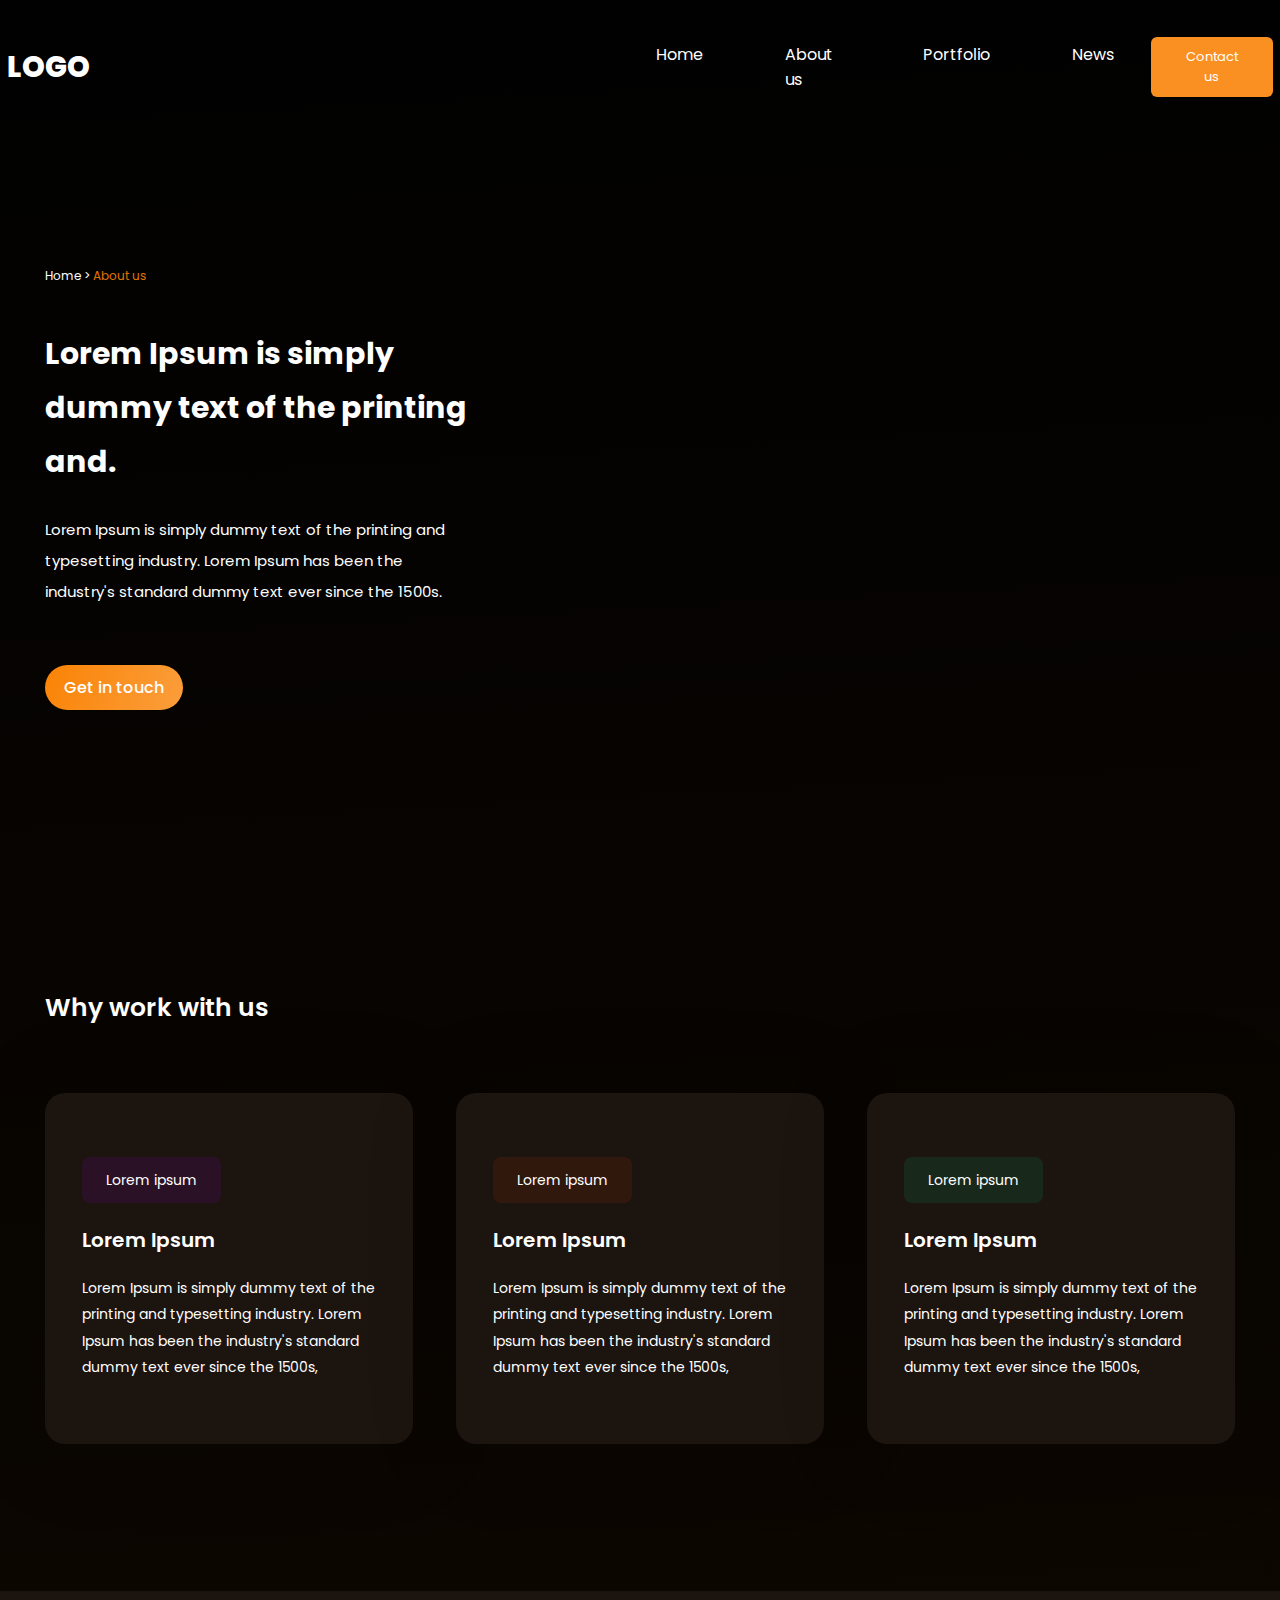
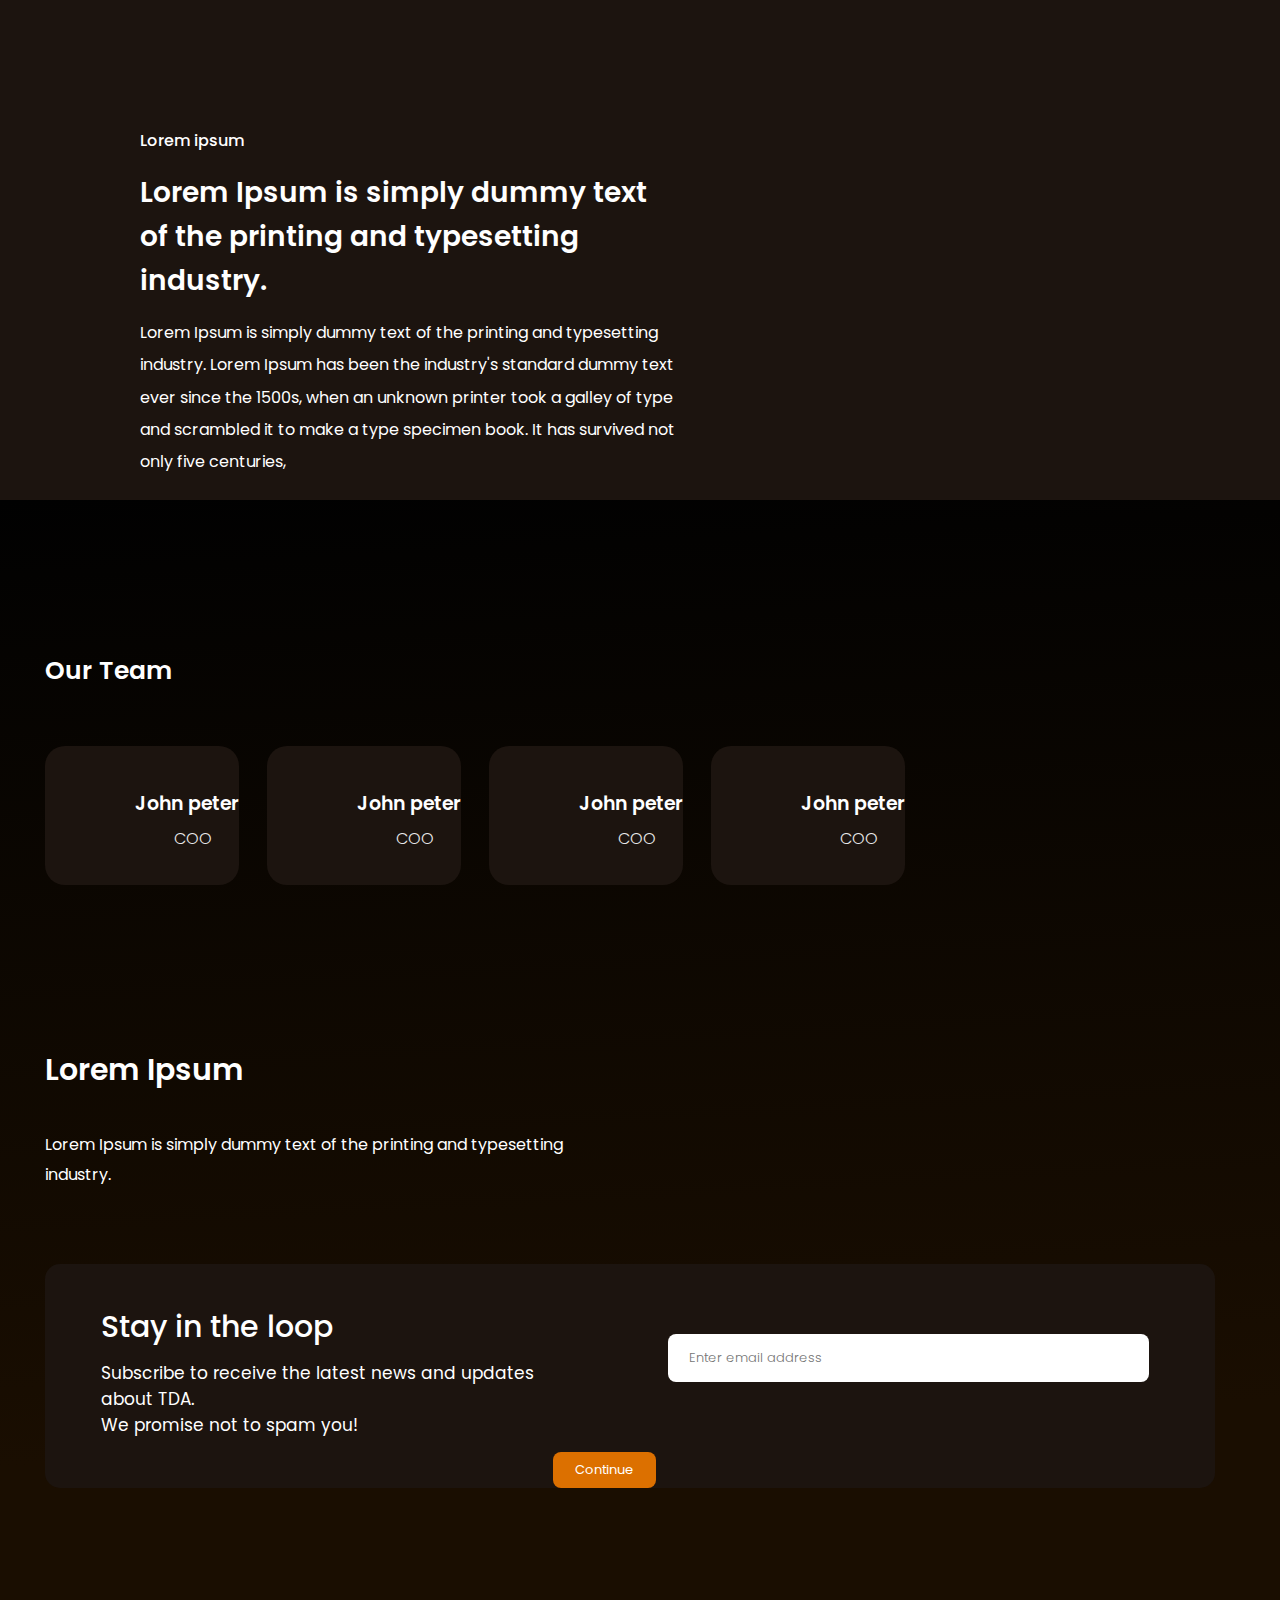
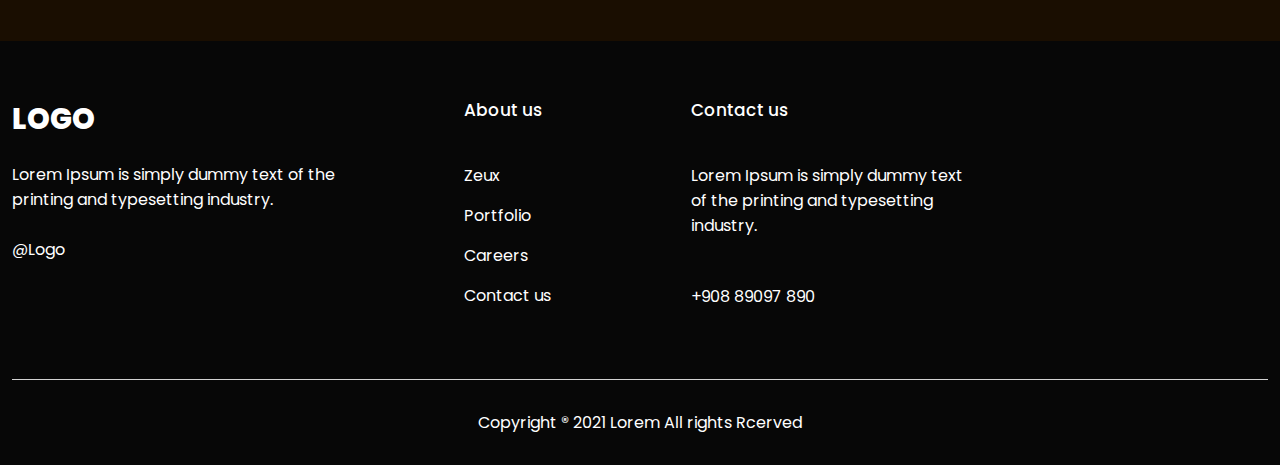
==== about.html @ 219e56f8 "project" ====
<!DOCTYPE html>
<html lang="en">
  <head>
    <meta charset="UTF-8" />
    <meta name="viewport" content="width=device-width, initial-scale=1.0" />
    <link
      href="https://fonts.googleapis.com/css2?family=Poppins:wght@300;400;500;600;700;800&family=Rubik:wght@400;500;700&display=swap"
      rel="stylesheet"
    />
    <link rel="stylesheet" href="./style1.css" />
    <title>Gaming Platform</title>
  </head>
  <body>
    <header class="header-inf">
      <a class="logotype" href="">LOGO</a>
      <nav>
        <ul class="nav-list-item">
          <li>
            <a
              class="navigation-list"
              href="https://daniil191245.github.io/Gaming-platform-project/"
              >Home</a
            >
          </li>
          <li>
            <a class="navigation-list" href="">About us</a>
          </li>
          <li>
            <a class="navigation-list" href="">Portfolio</a>
          </li>
          <li><a class="navigation-list" href="">News</a></li>
        </ul>
      </nav>
      <button class="button-contact"><span>Contact us</span></button>
    </header>
    <main>
      <!-- one section -->
      <section class="section-one">
        <div class="container">
          <div class="hero-information">
            <div class="hero-content">
              <p class="about-page">Home ><span> About us</span></p>
              <h1 class="name-hero">
                Lorem Ipsum is simply dummy text of the printing and.
              </h1>
              <p class="text-hero-information">
                Lorem Ipsum is simply dummy text of the printing and typesetting
                industry. Lorem Ipsum has been the industry's standard dummy
                text ever since the 1500s.
              </p>
              <button class="button-hero"><span>Get in touch</span></button>
            </div>
            <img class="img-hero" src="./about_us-img/img1.png" alt="" />
          </div>
        </div>
      </section>
      <!-- two section -->
      <section class="section-two">
        <div class="container">
          <h2 class="head">Why work with us</h2>
          <ul class="list-card">
            <li class="card">
              <button class="button">
                <span class="text-button-card">Lorem ipsum</span>
              </button>
              <h3 class="head-card">Lorem Ipsum</h3>
              <p class="text-card">
                Lorem Ipsum is simply dummy text of the printing and typesetting
                industry. Lorem Ipsum has been the industry's standard dummy
                text ever since the 1500s,
              </p>
            </li>
            <li class="card">
              <button class="button">
                <span class="text-button-card">Lorem ipsum</span>
              </button>
              <h3 class="head-card">Lorem Ipsum</h3>
              <p class="text-card">
                Lorem Ipsum is simply dummy text of the printing and typesetting
                industry. Lorem Ipsum has been the industry's standard dummy
                text ever since the 1500s,
              </p>
            </li>
            <li class="card">
              <button class="button">
                <span class="text-button-card">Lorem ipsum</span>
              </button>
              <h3 class="head-card">Lorem Ipsum</h3>
              <p class="text-card">
                Lorem Ipsum is simply dummy text of the printing and typesetting
                industry. Lorem Ipsum has been the industry's standard dummy
                text ever since the 1500s,
              </p>
            </li>
          </ul>
        </div>
      </section>
      <section class="section-three">
        <div class="container">
          <h2 class="visually-hidden">section lorem</h2>
          <div class="lorem-inform">
            <img src="./about_us-img/img2.png" alt="" />
            <div class="inform-lorem-card">
              <p class="text-lorem">Lorem ipsum</p>
              <h2 class="name-lorem">
                Lorem Ipsum is simply dummy text of the printing and typesetting
                industry.
              </h2>
              <p class="name-text">
                Lorem Ipsum is simply dummy text of the printing and typesetting
                industry. Lorem Ipsum has been the industry's standard dummy
                text ever since the 1500s, when an unknown printer took a galley
                of type and scrambled it to make a type specimen book. It has
                survived not only five centuries,
              </p>
            </div>
          </div>
        </div>
      </section>
      <section class="section-four">
        <div class="container">
          <h2 class="headline">Our Team</h2>
          <ul class="list-cards">
            <li class="cards-team">
              <img class="userpic" src="./about_us-img/card1.png" alt="" />
              <h3 class="caption">John peter</h3>
              <p>COO</p>
            </li>
            <li class="cards-team">
              <img class="userpic" src="./about_us-img/card2.png" alt="" />
              <h3 class="caption">John peter</h3>
              <p>COO</p>
            </li>
            <li class="cards-team">
              <img class="userpic" src="./about_us-img/card3.png" alt="" />
              <h3 class="caption">John peter</h3>
              <p>COO</p>
            </li>
            <li class="cards-team">
              <img class="userpic" src="./about_us-img/card4.png" alt="" />
              <h3 class="caption">John peter</h3>
              <p>COO</p>
            </li>
          </ul>
        </div>
        <div class="container">
          <h2 class="name-form-hero">Lorem Ipsum</h2>
          <p class="text-form-hero">
            Lorem Ipsum is simply dummy text of the printing and typesetting
            industry.
          </p>
          <div class="box-form">
            <div>
              <h3 class="name-form">Stay in the loop</h3>
              <p class="text-form">
                Subscribe to receive the latest news and updates about TDA.
                <br />
                We promise not to spam you!
              </p>
            </div>
            <div class="input-search">
              <input type="text" placeholder="Enter email address" />
              <button class="button-continu"><span>Continue</span></button>
            </div>
          </div>
        </div>
      </section>
    </main>
    <footer class="footer">
      <div class="footer-cont">
        <div class="footer-content">
          <div>
            <a class="logotype-footer" href="">LOGO</a>
            <p class="text-footer">
              Lorem Ipsum is simply dummy text of the printing and typesetting
              industry.
            </p>
            <a class="text-footer" href="mailto:@Logo">@Logo</a>
          </div>
          <div class="informatio-about">
            <ul class="about-us">
              <li><h3 class="name-contact-footer">About us</h3></li>
              <li><a class="information" href="">Zeux</a></li>
              <li><a class="information" href="">Portfolio</a></li>
              <li><a class="information" href="">Careers</a></li>
              <li><a class="information" href="">Contact us</a></li>
            </ul>
            <ul>
              <li><h3 class="name-contact-footer">Contact us</h3></li>
              <li>
                <p class="information-text">
                  Lorem Ipsum is simply dummy text of the printing and
                  typesetting industry.
                </p>
              </li>
              <li>
                <a class="information" href="tel:+90889097890"
                  >+908 89097 890</a
                >
              </li>
            </ul>
          </div>
        </div>
        <div class="text-copyright">
          <p class="inf-text-copyright">
            Copyright ® 2021 Lorem All rights Rcerved
          </p>
        </div>
      </div>
    </footer>
  </body>
</html>
---- style1.css ----
*{
    margin: 0;
    padding: 0;
    border: 0;
    box-sizing: border-box;
}
:root{
    --color-hero-text:#E47500;
    --back-color-section:#1C140F;
    --text-color-white:#FFFFFF;
    --linear-gradient-background:#000000, #4A2800;
    --net:#DC700059;
    --when-hovering:#DC7000;
    --black-color:#000000;
    --cards-color:#C4C4C4;
    --button-color:#FFFFFF1C;
    --section-background-color:#000000A6;
    --section-background-color-two:#0000008A;
    --linear-gradient:#090300, #090300;
    --color-footer:#070707;
    --color-form:#1C140F;
    --input-text:#898989;
    --text-color:#E87D0E;
    --button-color-header:#FA9021;
    --button-color-hero:#FA8305, #FB9E3C;
    --bottom:#D2D2D2;
    --color-button-one:#b000dc1c;
    --subtitle-card:#E8E8E8;
}
body{
    font-family: 'Poppins', sans-serif;
font-family: 'Rubik', sans-serif;
background: linear-gradient(177deg, #010101 0%, #1A0E01 100%);

}
a{
    text-decoration: none;
}
ul,ol{
    list-style: none;
}
.container{
    max-width: 1220px;
    margin: 0 auto;
    padding: 0 15px;
}
.visually-hidden {
    position: absolute;
    width: 1px;
    height: 1px;
    margin: -1px;
    border: 0;
    padding: 0;
  
    white-space: nowrap;
    clip-path: inset(100%);
    clip: rect(0 0 0 0);
    overflow: hidden;
  
    outline: 0;
    outline-offset: 0;
  
    visibility: hidden;
    pointer-events: none;
  }
.header-inf{
    display: flex;
    align-items: center;
    max-width: 1315px;
    margin: 0 auto;
    padding: 37px 7px;
}
.logotype{
    color: var(--text-color-white);
font-family: Poppins;
font-size: 29px;
font-style: normal;
font-weight: 800;
line-height: 153.5%;
margin-right: 566px;
}
nav{
    margin-right: 37px;
}
.nav-list-item{
    display: flex;
}
.nav-list-item>li:not(:last-child){
    margin-right: 82px;
}
.navigation-list{
    color: var(--text-color-white);
font-family: Poppins;
font-size: 16px;
font-style: normal;
font-weight: 400;
line-height: normal;
}
.navigation-list:hover{
    border-bottom: 4px solid var(--when-hovering);
}
.button-contact{
    border-radius: 6px;
background: var(--button-color-header);
padding: 10px 27px;
cursor: pointer;
}
.button-contact>span{
font-family: Poppins;
font-size: 13px;
font-style: normal;
font-weight: 400;
line-height: normal;
color: var(--text-color-white);
}
/* styling section one (hero) */
.section-one{
    padding-bottom: 145px;
}
.hero-information{
    display: flex;
    gap: 166px;
}
.hero-content{
    padding: 130px 0px;
}
.about-page{
font-family: Poppins;
font-size: 12px;
font-style: normal;
font-weight: 400;
line-height: 208.5%;
margin-bottom: 38px;
    color: var(--text-color-white);
}
.about-page span{
    color: var(--color-hero-text);
}
.name-hero{
    width: 425px;
font-family: Poppins;
font-size: 30px;
font-style: normal;
font-weight: 700;
line-height: 180.5%;
margin-bottom: 25px;
color: var(--text-color-white);
}
.text-hero-information{
    width: 414px;
font-family: Poppins;
font-size: 15px;
font-style: normal;
font-weight: 400;
line-height: 208.5%;
margin-bottom: 57px;
color: var(--text-color-white);
}
.button-hero{
    border-radius: 40px;
background: linear-gradient(113deg, #FA8305 0%, #FB9E3C 100%);
padding: 10px 19px;
}
.button-hero span{
font-family: Poppins;
font-size: 16px;
font-style: normal;
font-weight: 500;
line-height: normal;
color: var(--text-color-white);
}
.img-hero{
    width: 739px;
height: auto;
}
/* section two  */
.section-two{
    padding-bottom: 147px;
}
.head{
    color: var(--text-color-white);
font-family: Poppins;
font-size: 25px;
font-style: normal;
font-weight: 600;
line-height: 180.5%;
margin-bottom: 63px;
}
/* cards */
.list-card{
    display: flex;
}
.card{
    border-radius: 20px;
    background: var(--back-color-section);
box-shadow: 0px 4px 94px 0px rgba(0, 0, 0, 0.15);
}
/* styling button */
.button{
    padding: 10px 24px;
    border-radius: 8px;
margin: 64px 0px 19px 37px;
}
.text-button-card{
font-family: Poppins;
font-size: 14px;
font-style: normal;
font-weight: 400;
line-height: 187.5%;
    color: var(--text-color-white);
}
.card:first-child .button{
    background: var(--color-button-one);
}
.card:nth-child(even) .button{
    background: rgba(220, 66, 0, 0.11);
}
.card:last-child .button{
    background-color: rgba(0, 220, 141, 0.11);
}
.card:not(:last-child){
    margin-right: 43px;
}
.head-card{
font-family: Poppins;
font-size: 20px;
font-style: normal;
font-weight: 600;
line-height: 187.5%;
margin-left: 37px;
margin-bottom: 16px;
    color: var(--text-color-white);
}
.text-card{
font-family: Poppins;
font-size: 14px;
font-style: normal;
font-weight: 400;
line-height: 187.5%;
margin: 0px 37px 64px;
    color: var(--text-color-white);
}
/* section three */
.section-three{
    background-color: var(--color-form);
    padding: 113px 0px 0px;
}
.lorem-inform{
    display: flex;
    gap: 95px;
}
.inform-lorem-card{
    padding: 21px 0px ;
}
.text-lorem{
font-family: Poppins;
font-size: 16px;
font-style: normal;
font-weight: 500;
line-height: 202.5%;
margin-bottom: 14px;
color: var(--text-color-white);
}
.name-lorem{
    width: 531px;
font-family: Poppins;
font-size: 28px;
font-style: normal;
font-weight: 600;
line-height: 157.5%;
margin-bottom: 14px;
color: var(--text-color-white);
}
.name-text{
    width: 536px;
font-family: Poppins;
font-size: 16px;
font-style: normal;
font-weight: 400;
line-height: 202.5%;
color: var(--text-color-white);
}
/* finish styling section three */

/* stsrt styling section four */
.section-four{
    background: linear-gradient(177deg, #010101 0%, #1A0E01 80%);
padding: 148px 0px 153px;
}
.headline{
    font-family: Poppins;
    font-size: 25px;
    font-style: normal;
    font-weight: 600;
    line-height: 180.5%;
    /* margin-top: 148px; */
    margin-bottom: 53px;
    color: var(--text-color-white);
    }
.list-cards{
    display: flex;
    margin-bottom: 157px;
}
.cards-team{
    border-radius: 20px;
background: var(--back-color-section);
}
.cards-team:not(:last-child){
    margin-right: 28px;
}
.userpic{
    margin: 35px 86px 0px;
}
.caption{
font-family: Poppins;
font-size: 19px;
font-style: normal;
font-weight: 600;
line-height: 202.5%;
margin-left: 90px;
color: var(--text-color-white);
}
.caption+p{
    color: var(--subtitle-card);
font-family: Poppins;
font-size: 16px;
font-style: normal;
font-weight: 300;
line-height: 202.5%;
margin-left: 129px;
margin-bottom: 30px;
}
/*  */

/* section form */
.name-form-hero{
    font-family: Poppins;
    font-size: 30px;
    font-style: normal;
    font-weight: 600;
    line-height: 187.5%;
    margin-bottom: 32px;
    color: var(--text-color-white);
    }
    .text-form-hero{
        width: 545px;
    font-family: Poppins;
    font-size: 16px;
    font-style: normal;
    font-weight: 400;
    line-height: 187.5%;
    margin-bottom: 74px;
    color: var(--text-color-white);
    }
    /* box form */
    .box-form{
        width: 1170px;
    height: auto;
    display: flex;
        border-radius: 15px;
    background: var(--color-form);
    }
    .name-form{
    font-family: Poppins;
    font-size: 30px;
    font-style: normal;
    font-weight: 500;
    line-height: normal;
    margin: 40px 0px 10px 56px;
    color: var(--text-color-white);
    }
    .text-form{
    font-family: Poppins;
    font-size: 17px;
    font-style: normal;
    font-weight: 400;
    line-height: normal;
    margin: 0px 82px 42px 56px;
    color: var(--text-color-white);
    }
    input{
        margin: 70px 0px;
        border-radius: 8px;
        outline: none;
    background: var(--text-color-white);
    }
    [placeholder="Enter email address"]{
    font-family: Poppins;
    font-size: 13px;
    font-style: normal;
    font-weight: 300;
    line-height: normal;
    padding: 14px 210px 14px 21px;
    color: var(--input-text);
    }
    .button-continu{
        position: relative;
        right: 115px;
        border-radius: 8px;
        cursor: pointer;
        padding: 8px 22px;
    background: var(--when-hovering);
    }
    .button-continu span{
    font-family: Poppins;
    font-size: 13px;
    font-style: normal;
    font-weight: 400;
    line-height: normal;
    text-align: center;
    color: var(--text-color-white);
    }
    .section-form{
        padding-bottom: 150px;
    }
    /* styling footer */
    .footer{
        background: var(--color-footer);
    }
    .footer-cont{
        max-width: 1270px;
        margin: 0 auto;
        padding: 0px 7px;
    }
    .logotype-footer{
        display: block;
        color: var(--text-color-white);
    font-family: Poppins;
    font-size: 29px;
    font-style: normal;
    font-weight: 800;
    line-height: 153.5%;
    margin-bottom: 20px;
    }
    .text-footer{
        width: 372px;
    font-family: Poppins;
    font-size: 16px;
    font-style: normal;
    font-weight: 400;
    line-height: normal;
    margin-bottom: 25px;
    color: var(--text-color-white);
    }
    .informatio-about{
        display: flex;
       gap: 140px;
    }
    .footer-content{
        display: flex;
        gap: 80px;
        padding: 56px 0px;
    }
    .name-contact-footer{
    font-family: Poppins;
    font-size: 17px;
    font-style: normal;
    font-weight: 500;
    line-height: normal;
    margin-bottom: 40px;
    color: var(--text-color-white);
    }
    .information{
    font-family: Poppins;
    font-size: 16px;
    font-style: normal;
    font-weight: 400;
    line-height: normal;
    color: var(--text-color-white);
    }
    .information-text{
        width: 282px;
        font-family: Poppins;
    font-size: 16px;
    font-style: normal;
    font-weight: 400;
    line-height: normal;
    margin-bottom: 46px;
    color: var(--text-color-white);
    }
    .about-us>li{
    margin-bottom: 15px;
    }
    .text-copyright{
        border-top: 1px solid var(--bottom);
    }
    .inf-text-copyright{
        font-family: Poppins;
    font-size: 16px;
    font-style: normal;
    font-weight: 400;
    line-height: normal;
    text-align: center;
    padding: 30px 0px;
    color: var(--text-color-white);
    }
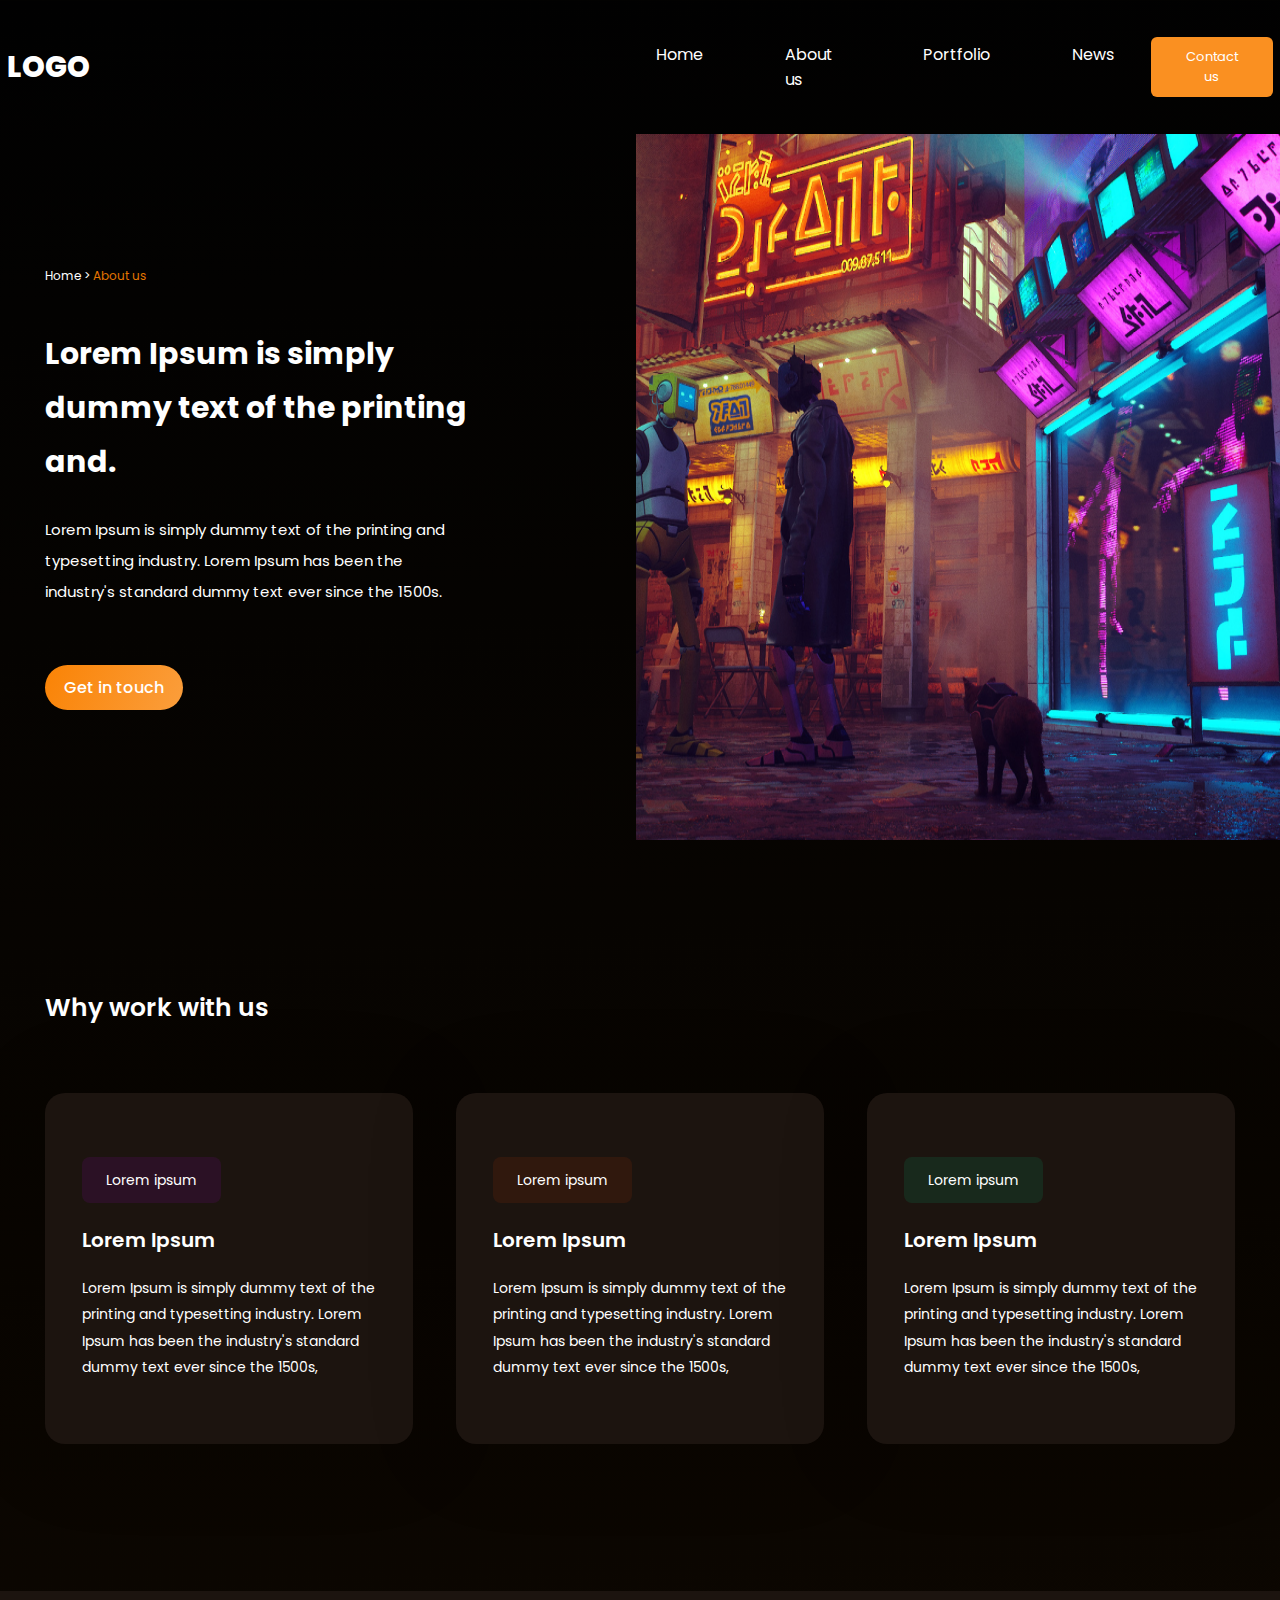
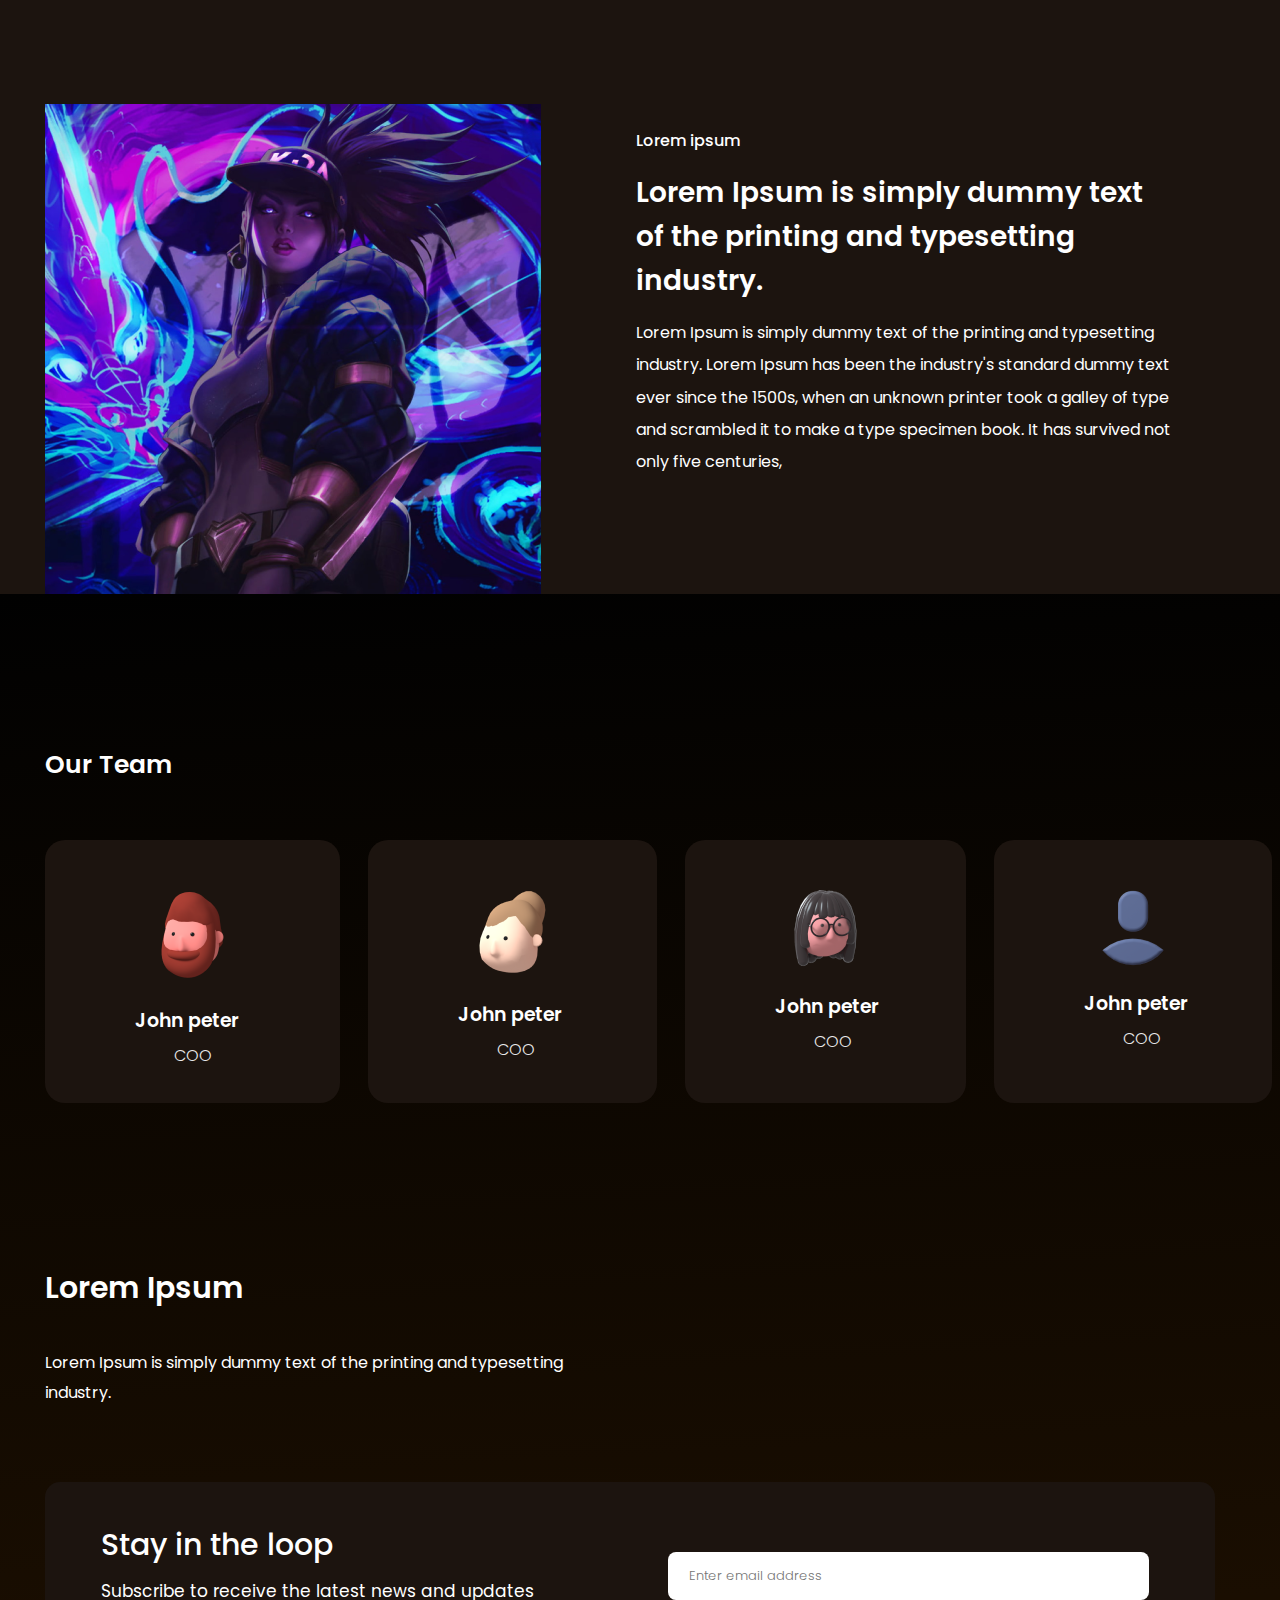
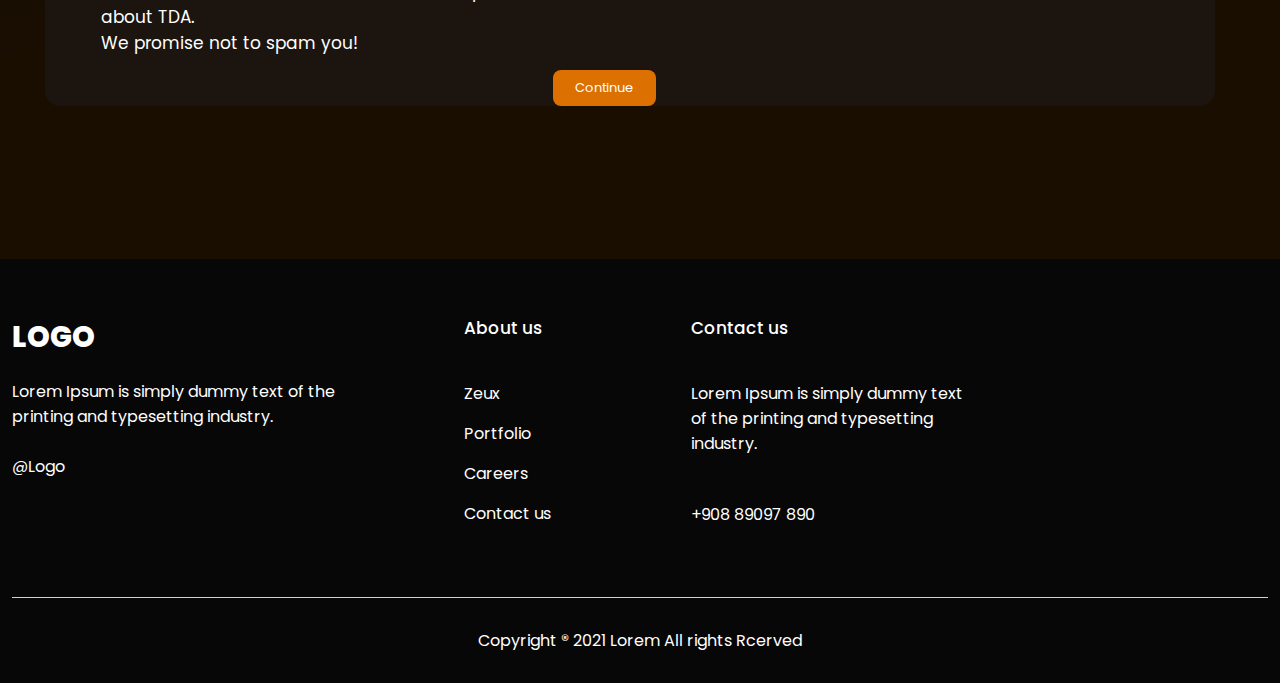
==== commit 76287409: "project" ====
--- a/about.html
+++ b/about.html
@@ -8,7 +8,7 @@
       rel="stylesheet"
     />
     <link rel="stylesheet" href="./style1.css" />
-    <title>Gaming Platform</title>
+    <title>About Gaming Platform</title>
   </head>
   <body>
     <header class="header-inf">
@@ -16,17 +16,13 @@
       <nav>
         <ul class="nav-list-item">
           <li>
-            <a
-              class="navigation-list"
-              href="https://daniil191245.github.io/Gaming-platform-project/"
-              >Home</a
-            >
+            <a class="navigation-list" href="./index.html">Home</a>
           </li>
           <li>
-            <a class="navigation-list" href="">About us</a>
+            <a class="navigation-list" href="./about.html">About us</a>
           </li>
           <li>
-            <a class="navigation-list" href="">Portfolio</a>
+            <a class="navigation-list" href="./services.html">Portfolio</a>
           </li>
           <li><a class="navigation-list" href="">News</a></li>
         </ul>
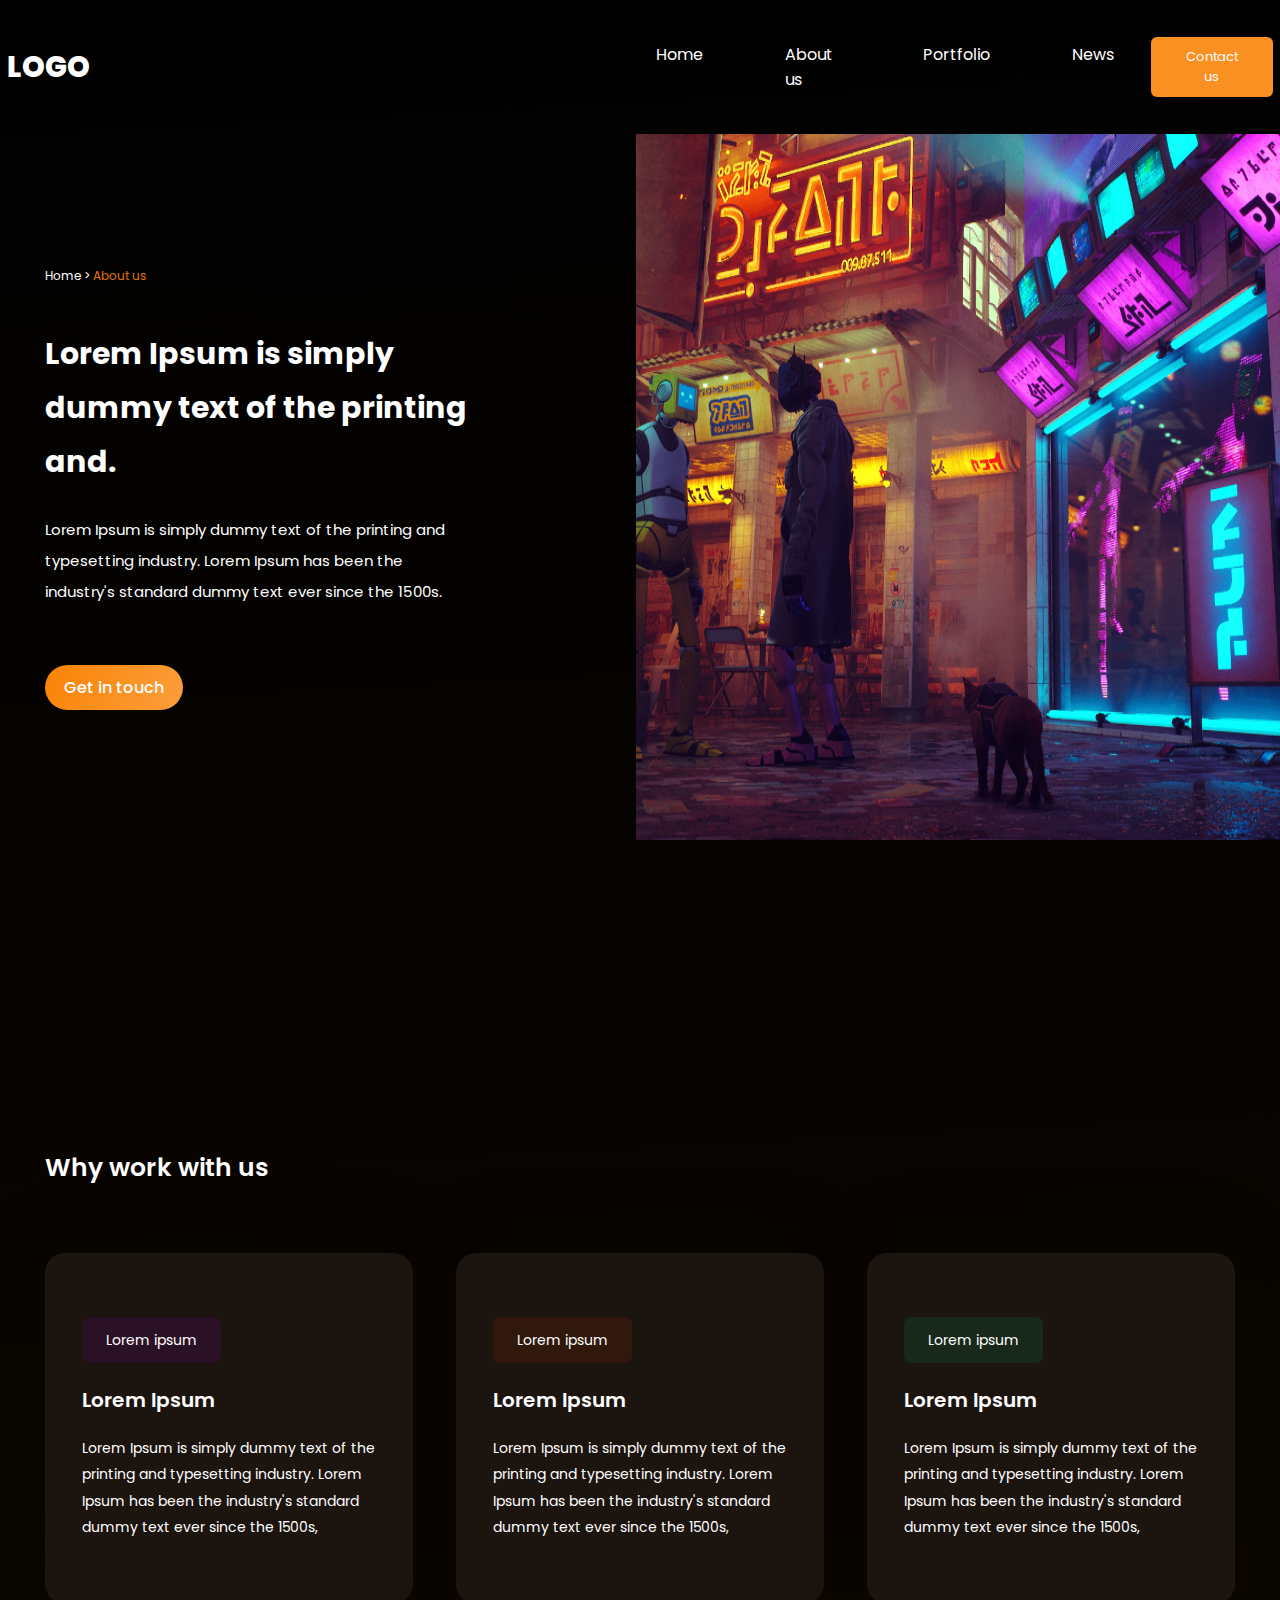
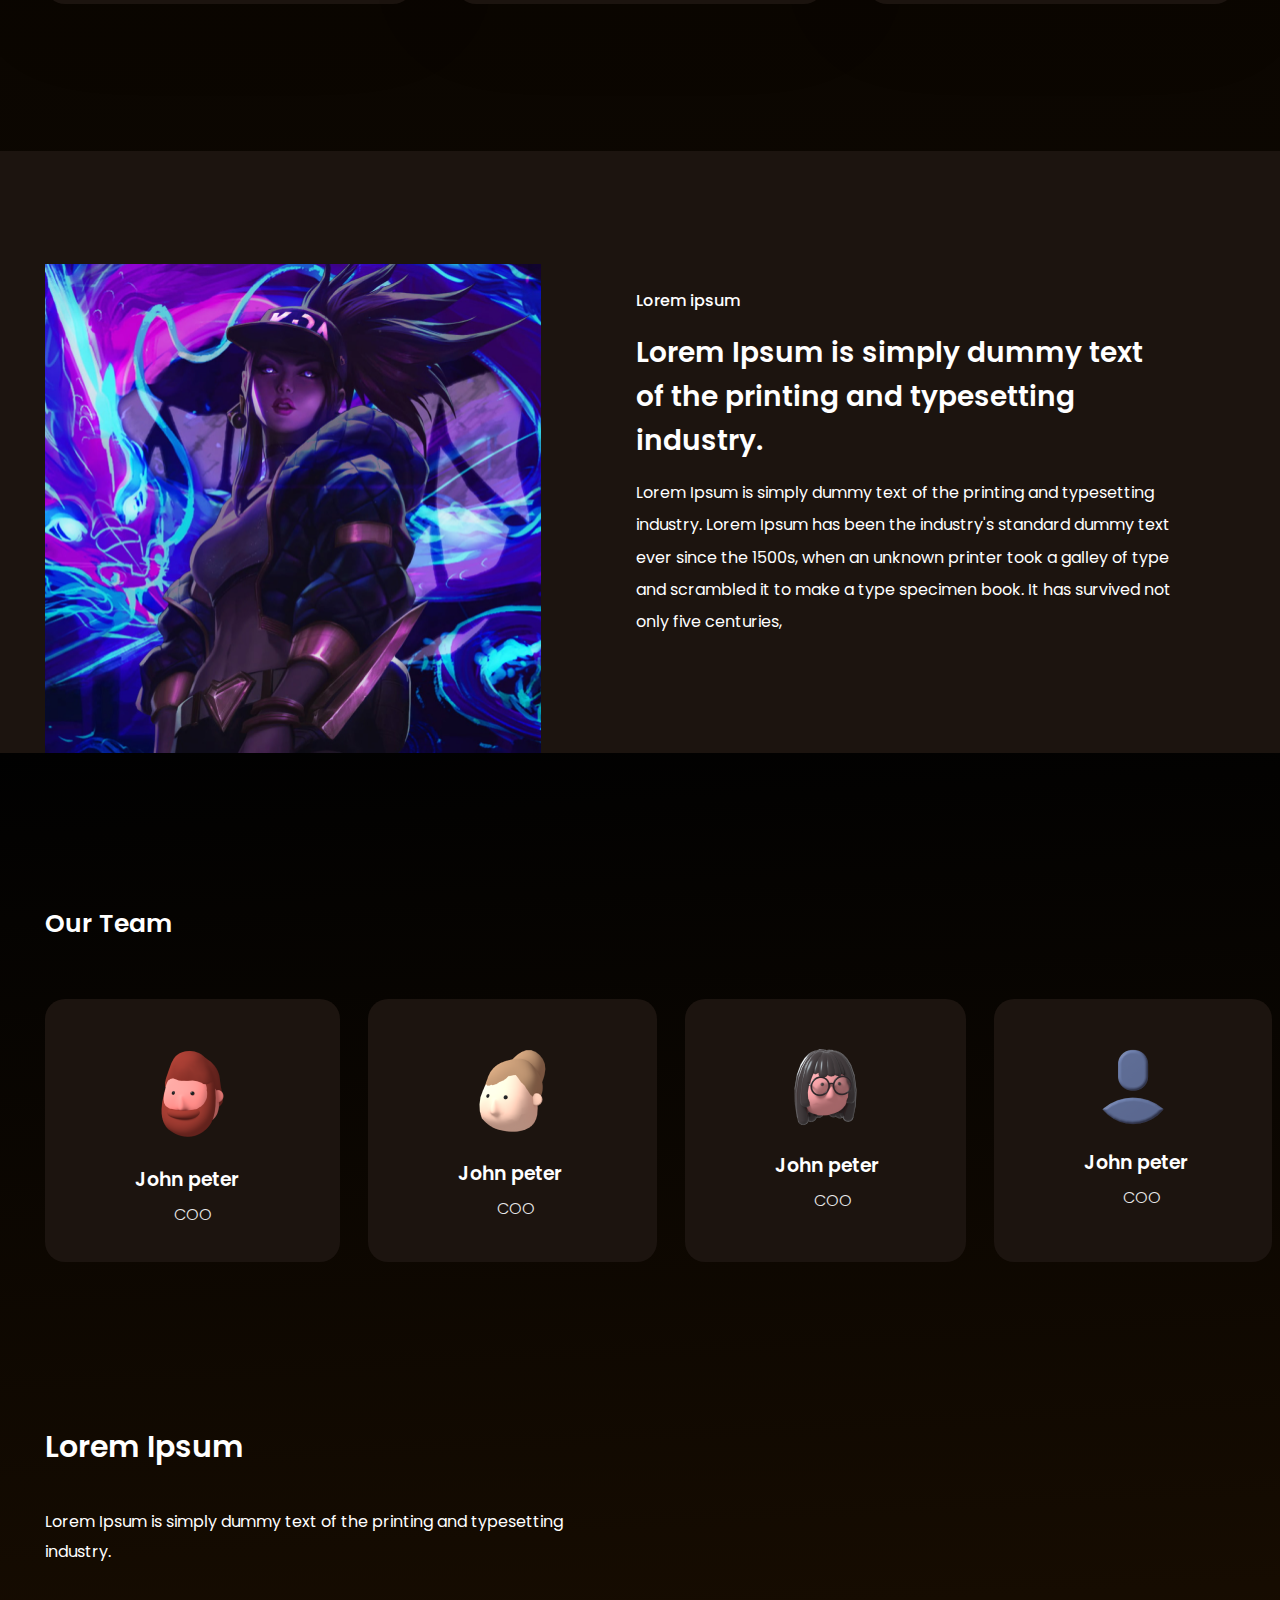
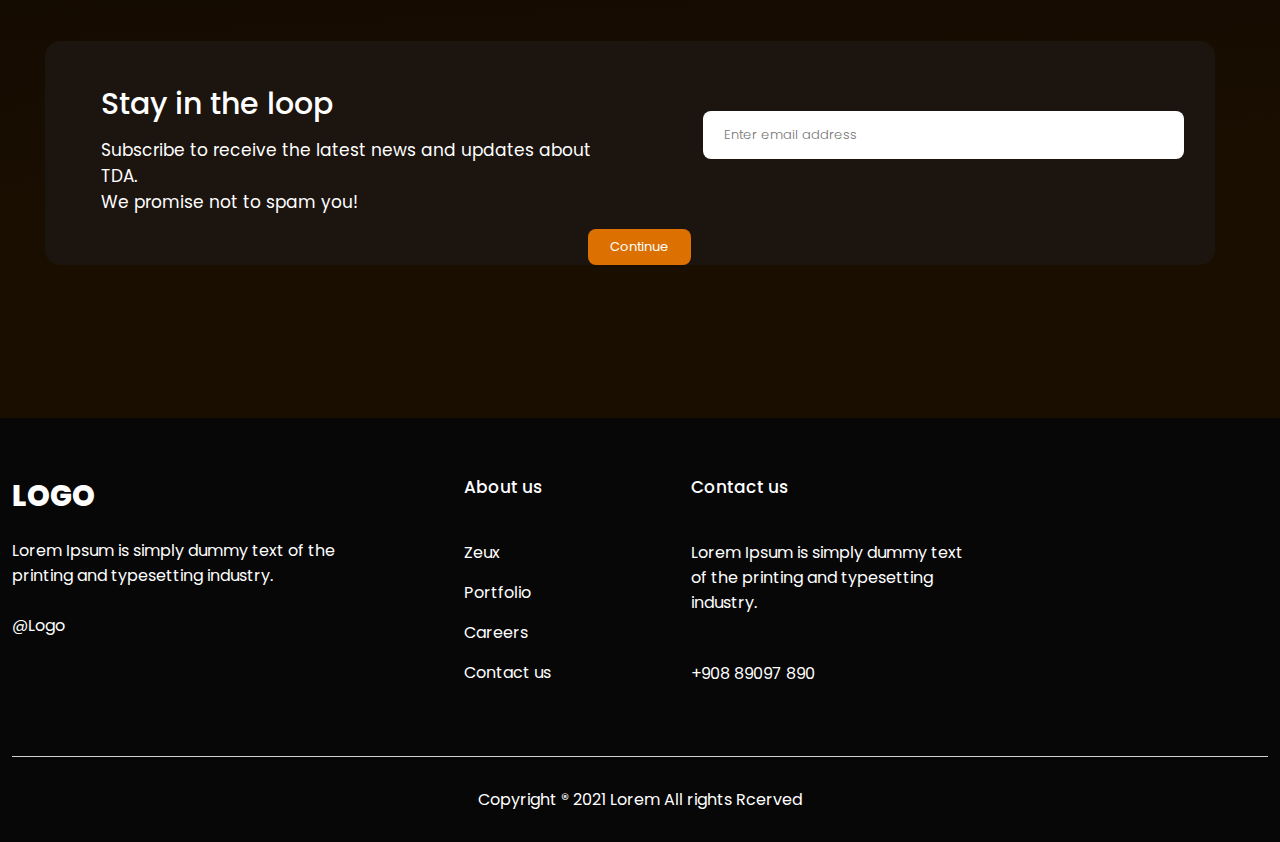
==== commit daad4f92: "project" ====
--- a/about.html
+++ b/about.html
@@ -7,202 +7,208 @@
       href="https://fonts.googleapis.com/css2?family=Poppins:wght@300;400;500;600;700;800&family=Rubik:wght@400;500;700&display=swap"
       rel="stylesheet"
     />
-    <link rel="stylesheet" href="./style1.css" />
+    <link rel="stylesheet" href="./style.css" />
     <title>About Gaming Platform</title>
   </head>
   <body>
-    <header class="header-inf">
-      <a class="logotype" href="">LOGO</a>
-      <nav>
-        <ul class="nav-list-item">
-          <li>
-            <a class="navigation-list" href="./index.html">Home</a>
-          </li>
-          <li>
-            <a class="navigation-list" href="./about.html">About us</a>
-          </li>
-          <li>
-            <a class="navigation-list" href="./services.html">Portfolio</a>
-          </li>
-          <li><a class="navigation-list" href="">News</a></li>
-        </ul>
-      </nav>
-      <button class="button-contact"><span>Contact us</span></button>
-    </header>
-    <main>
-      <!-- one section -->
-      <section class="section-one">
-        <div class="container">
-          <div class="hero-information">
-            <div class="hero-content">
-              <p class="about-page">Home ><span> About us</span></p>
-              <h1 class="name-hero">
-                Lorem Ipsum is simply dummy text of the printing and.
-              </h1>
-              <p class="text-hero-information">
-                Lorem Ipsum is simply dummy text of the printing and typesetting
-                industry. Lorem Ipsum has been the industry's standard dummy
-                text ever since the 1500s.
-              </p>
-              <button class="button-hero"><span>Get in touch</span></button>
-            </div>
-            <img class="img-hero" src="./about_us-img/img1.png" alt="" />
-          </div>
-        </div>
-      </section>
-      <!-- two section -->
-      <section class="section-two">
-        <div class="container">
-          <h2 class="head">Why work with us</h2>
-          <ul class="list-card">
-            <li class="card">
-              <button class="button">
-                <span class="text-button-card">Lorem ipsum</span>
-              </button>
-              <h3 class="head-card">Lorem Ipsum</h3>
-              <p class="text-card">
-                Lorem Ipsum is simply dummy text of the printing and typesetting
-                industry. Lorem Ipsum has been the industry's standard dummy
-                text ever since the 1500s,
-              </p>
+    <div class="body-about">
+      <header class="header-inf">
+        <a class="logotype" href="">LOGO</a>
+        <nav>
+          <ul class="nav-list-item">
+            <li>
+              <a class="navigation-list" href="./index.html">Home</a>
             </li>
-            <li class="card">
-              <button class="button">
-                <span class="text-button-card">Lorem ipsum</span>
-              </button>
-              <h3 class="head-card">Lorem Ipsum</h3>
-              <p class="text-card">
-                Lorem Ipsum is simply dummy text of the printing and typesetting
-                industry. Lorem Ipsum has been the industry's standard dummy
-                text ever since the 1500s,
-              </p>
+            <li>
+              <a class="navigation-list" href="./about.html">About us</a>
             </li>
-            <li class="card">
-              <button class="button">
-                <span class="text-button-card">Lorem ipsum</span>
-              </button>
-              <h3 class="head-card">Lorem Ipsum</h3>
-              <p class="text-card">
-                Lorem Ipsum is simply dummy text of the printing and typesetting
-                industry. Lorem Ipsum has been the industry's standard dummy
-                text ever since the 1500s,
-              </p>
+            <li>
+              <a class="navigation-list" href="./services.html">Portfolio</a>
             </li>
+            <li><a class="navigation-list" href="">News</a></li>
           </ul>
-        </div>
-      </section>
-      <section class="section-three">
-        <div class="container">
-          <h2 class="visually-hidden">section lorem</h2>
-          <div class="lorem-inform">
-            <img src="./about_us-img/img2.png" alt="" />
-            <div class="inform-lorem-card">
-              <p class="text-lorem">Lorem ipsum</p>
-              <h2 class="name-lorem">
-                Lorem Ipsum is simply dummy text of the printing and typesetting
-                industry.
-              </h2>
-              <p class="name-text">
-                Lorem Ipsum is simply dummy text of the printing and typesetting
-                industry. Lorem Ipsum has been the industry's standard dummy
-                text ever since the 1500s, when an unknown printer took a galley
-                of type and scrambled it to make a type specimen book. It has
-                survived not only five centuries,
-              </p>
-            </div>
-          </div>
-        </div>
-      </section>
-      <section class="section-four">
-        <div class="container">
-          <h2 class="headline">Our Team</h2>
-          <ul class="list-cards">
-            <li class="cards-team">
-              <img class="userpic" src="./about_us-img/card1.png" alt="" />
-              <h3 class="caption">John peter</h3>
-              <p>COO</p>
-            </li>
-            <li class="cards-team">
-              <img class="userpic" src="./about_us-img/card2.png" alt="" />
-              <h3 class="caption">John peter</h3>
-              <p>COO</p>
-            </li>
-            <li class="cards-team">
-              <img class="userpic" src="./about_us-img/card3.png" alt="" />
-              <h3 class="caption">John peter</h3>
-              <p>COO</p>
-            </li>
-            <li class="cards-team">
-              <img class="userpic" src="./about_us-img/card4.png" alt="" />
-              <h3 class="caption">John peter</h3>
-              <p>COO</p>
-            </li>
-          </ul>
-        </div>
-        <div class="container">
-          <h2 class="name-form-hero">Lorem Ipsum</h2>
-          <p class="text-form-hero">
-            Lorem Ipsum is simply dummy text of the printing and typesetting
-            industry.
-          </p>
-          <div class="box-form">
-            <div>
-              <h3 class="name-form">Stay in the loop</h3>
-              <p class="text-form">
-                Subscribe to receive the latest news and updates about TDA.
-                <br />
-                We promise not to spam you!
-              </p>
-            </div>
-            <div class="input-search">
-              <input type="text" placeholder="Enter email address" />
-              <button class="button-continu"><span>Continue</span></button>
-            </div>
-          </div>
-        </div>
-      </section>
-    </main>
-    <footer class="footer">
-      <div class="footer-cont">
-        <div class="footer-content">
-          <div>
-            <a class="logotype-footer" href="">LOGO</a>
-            <p class="text-footer">
+        </nav>
+        <button class="button-contact"><span>Contact us</span></button>
+      </header>
+      <main>
+        <!-- one section -->
+        <section class="section-one">
+          <div class="container-two">
+            <div class="hero-information">
+              <div class="hero-content">
+                <p class="about-page">Home ><span> About us</span></p>
+                <h1 class="name-hero">
+                  Lorem Ipsum is simply dummy text of the printing and.
+                </h1>
+                <p class="text-hero-information">
+                  Lorem Ipsum is simply dummy text of the printing and
+                  typesetting industry. Lorem Ipsum has been the industry's
+                  standard dummy text ever since the 1500s.
+                </p>
+                <button class="button-hero"><span>Get in touch</span></button>
+              </div>
+              <img class="img-hero" src="./about_us-img/img1.png" alt="" />
+            </div>
+          </div>
+        </section>
+        <!-- two section -->
+        <section class="section-two">
+          <div class="container-two">
+            <h2 class="head">Why work with us</h2>
+            <ul class="list-card">
+              <li class="card">
+                <button class="button">
+                  <span class="text-button-card">Lorem ipsum</span>
+                </button>
+                <h3 class="head-card">Lorem Ipsum</h3>
+                <p class="text-card">
+                  Lorem Ipsum is simply dummy text of the printing and
+                  typesetting industry. Lorem Ipsum has been the industry's
+                  standard dummy text ever since the 1500s,
+                </p>
+              </li>
+              <li class="card">
+                <button class="button">
+                  <span class="text-button-card">Lorem ipsum</span>
+                </button>
+                <h3 class="head-card">Lorem Ipsum</h3>
+                <p class="text-card">
+                  Lorem Ipsum is simply dummy text of the printing and
+                  typesetting industry. Lorem Ipsum has been the industry's
+                  standard dummy text ever since the 1500s,
+                </p>
+              </li>
+              <li class="card">
+                <button class="button">
+                  <span class="text-button-card">Lorem ipsum</span>
+                </button>
+                <h3 class="head-card">Lorem Ipsum</h3>
+                <p class="text-card">
+                  Lorem Ipsum is simply dummy text of the printing and
+                  typesetting industry. Lorem Ipsum has been the industry's
+                  standard dummy text ever since the 1500s,
+                </p>
+              </li>
+            </ul>
+          </div>
+        </section>
+        <section class="section-three">
+          <div class="container-two">
+            <h2 class="visually-hidden">section lorem</h2>
+            <div class="lorem-inform">
+              <img
+                class="img-cards-two-about"
+                src="./about_us-img/img2.png"
+                alt=""
+              />
+              <div class="inform-lorem-card">
+                <p class="text-lorem">Lorem ipsum</p>
+                <h2 class="inform-name-lorem">
+                  Lorem Ipsum is simply dummy text of the printing and
+                  typesetting industry.
+                </h2>
+                <p class="inform-name-text">
+                  Lorem Ipsum is simply dummy text of the printing and
+                  typesetting industry. Lorem Ipsum has been the industry's
+                  standard dummy text ever since the 1500s, when an unknown
+                  printer took a galley of type and scrambled it to make a type
+                  specimen book. It has survived not only five centuries,
+                </p>
+              </div>
+            </div>
+          </div>
+        </section>
+        <section class="section-four">
+          <div class="container-two">
+            <h2 class="headline">Our Team</h2>
+            <ul class="list-cards">
+              <li class="cards-team">
+                <img class="userpic" src="./about_us-img/card1.png" alt="" />
+                <h3 class="caption">John peter</h3>
+                <p>COO</p>
+              </li>
+              <li class="cards-team">
+                <img class="userpic" src="./about_us-img/card2.png" alt="" />
+                <h3 class="caption">John peter</h3>
+                <p>COO</p>
+              </li>
+              <li class="cards-team">
+                <img class="userpic" src="./about_us-img/card3.png" alt="" />
+                <h3 class="caption">John peter</h3>
+                <p>COO</p>
+              </li>
+              <li class="cards-team">
+                <img class="userpic" src="./about_us-img/card4.png" alt="" />
+                <h3 class="caption">John peter</h3>
+                <p>COO</p>
+              </li>
+            </ul>
+          </div>
+          <div class="container-two">
+            <h2 class="name-form-hero">Lorem Ipsum</h2>
+            <p class="text-form-hero">
               Lorem Ipsum is simply dummy text of the printing and typesetting
               industry.
             </p>
-            <a class="text-footer" href="mailto:@Logo">@Logo</a>
-          </div>
-          <div class="informatio-about">
-            <ul class="about-us">
-              <li><h3 class="name-contact-footer">About us</h3></li>
-              <li><a class="information" href="">Zeux</a></li>
-              <li><a class="information" href="">Portfolio</a></li>
-              <li><a class="information" href="">Careers</a></li>
-              <li><a class="information" href="">Contact us</a></li>
-            </ul>
-            <ul>
-              <li><h3 class="name-contact-footer">Contact us</h3></li>
-              <li>
-                <p class="information-text">
-                  Lorem Ipsum is simply dummy text of the printing and
-                  typesetting industry.
-                </p>
-              </li>
-              <li>
-                <a class="information" href="tel:+90889097890"
-                  >+908 89097 890</a
-                >
-              </li>
-            </ul>
+            <div class="box-form">
+              <div>
+                <h3 class="name-form">Stay in the loop</h3>
+                <p class="text-form">
+                  Subscribe to receive the latest news and updates about TDA.
+                  <br />
+                  We promise not to spam you!
+                </p>
+              </div>
+              <div class="input-search">
+                <input type="text" placeholder="Enter email address" />
+                <button class="button-continu"><span>Continue</span></button>
+              </div>
+            </div>
+          </div>
+        </section>
+      </main>
+      <footer class="footer">
+        <div class="footer-cont">
+          <div class="footer-content">
+            <div>
+              <a class="logotype-footer" href="">LOGO</a>
+              <p class="text-footer">
+                Lorem Ipsum is simply dummy text of the printing and typesetting
+                industry.
+              </p>
+              <a class="text-footer" href="mailto:@Logo">@Logo</a>
+            </div>
+            <div class="informatio-about">
+              <ul class="about-us">
+                <li><h3 class="name-contact-footer">About us</h3></li>
+                <li><a class="information" href="">Zeux</a></li>
+                <li><a class="information" href="">Portfolio</a></li>
+                <li><a class="information" href="">Careers</a></li>
+                <li><a class="information" href="">Contact us</a></li>
+              </ul>
+              <ul>
+                <li><h3 class="name-contact-footer">Contact us</h3></li>
+                <li>
+                  <p class="information-text">
+                    Lorem Ipsum is simply dummy text of the printing and
+                    typesetting industry.
+                  </p>
+                </li>
+                <li>
+                  <a class="information" href="tel:+90889097890"
+                    >+908 89097 890</a
+                  >
+                </li>
+              </ul>
+            </div>
+          </div>
+          <div class="text-copyright">
+            <p class="inf-text-copyright">
+              Copyright ® 2021 Lorem All rights Rcerved
+            </p>
           </div>
         </div>
-        <div class="text-copyright">
-          <p class="inf-text-copyright">
-            Copyright ® 2021 Lorem All rights Rcerved
-          </p>
-        </div>
-      </div>
-    </footer>
+      </footer>
+    </div>
   </body>
 </html>
--- a/style.css
+++ b/style.css
@@ -0,0 +1,1201 @@
+*{
+    margin: 0;
+    padding: 0;
+    border: 0;
+    box-sizing: border-box;
+}
+:root{
+    --text-color-white:#FFFFFF;
+    --linear-gradient-background:#000000, #4A2800;
+    --net:#DC700059;
+    --when-hovering:#DC7000;
+    --black-color:#000000;
+    --cards-color:#C4C4C4;
+    --button-color:#FFFFFF1C;
+    --section-background-color:#000000A6;
+    --section-background-color-two:#0000008A;
+    --linear-gradient:#090300, #090300;
+    --color-footer:#070707;
+    --color-form:#1C140F;
+    --input-text:#898989;
+    --text-color:#E87D0E;
+    --button-color-header:#FA9021;
+    --button-color-hero:#FA8305, #FB9E3C;
+    --bottom:#D2D2D2;
+    --forms-color:#1B1B1B;
+}
+:root{
+    --color-hero-text:#E47500;
+    --back-color-section:#1C140F;
+    --text-color-white:#FFFFFF;
+    --linear-gradient-background:#000000, #4A2800;
+    --net:#DC700059;
+    --when-hovering:#DC7000;
+    --black-color:#000000;
+    --cards-color:#C4C4C4;
+    --button-color:#FFFFFF1C;
+    --section-background-color:#000000A6;
+    --section-background-color-two:#0000008A;
+    --linear-gradient:#090300, #090300;
+    --color-footer:#070707;
+    --color-form:#1C140F;
+    --input-text:#898989;
+    --text-color:#E87D0E;
+    --button-color-header:#FA9021;
+    --button-color-hero:#FA8305, #FB9E3C;
+    --bottom:#D2D2D2;
+    --color-button-one:#b000dc1c;
+    --subtitle-card:#E8E8E8;
+}
+a{
+    text-decoration: none;
+}
+ul,ol{
+    list-style: none;
+}
+body{
+    font-family: 'Poppins', sans-serif;
+font-family: 'Rubik', sans-serif;
+/* background-color: #000; */
+}
+/* -------------------------the first page of the site(перша сторінка сайту)----------------------------------- */
+.body{
+    background: linear-gradient(180deg, #000 20%, #4A2800 100%);
+}
+/* styling header */
+.header-inf{
+    display: flex;
+    align-items: center;
+    max-width: 1315px;
+    margin: 0 auto;
+    padding: 37px 7px;
+}
+.logotype{
+    color: var(--text-color-white);
+font-family: Poppins;
+font-size: 29px;
+font-style: normal;
+font-weight: 800;
+line-height: 153.5%;
+margin-right: 566px;
+}
+nav{
+    margin-right: 37px;
+}
+.nav-list-item{
+    display: flex;
+}
+.nav-list-item>li:not(:last-child){
+    margin-right: 82px;
+}
+.navigation-list{
+    color: var(--text-color-white);
+font-family: Poppins;
+font-size: 16px;
+font-style: normal;
+font-weight: 400;
+line-height: normal;
+}
+.navigation-list:hover{
+    border-bottom: 4px solid var(--when-hovering);
+}
+.button-contact{
+    border-radius: 6px;
+background: var(--button-color-header);
+padding: 10px 27px;
+cursor: pointer;
+}
+.button-contact>span{
+font-family: Poppins;
+font-size: 13px;
+font-style: normal;
+font-weight: 400;
+line-height: normal;
+color: var(--text-color-white);
+}
+/* section hero */
+.section-one{
+    margin-bottom: 160px;
+}
+.container{
+    max-width: 1195px;
+    margin: 0 auto;
+    padding: 0 15px;
+}
+.hero-inf{
+    display: flex;
+}
+.div-hero{
+    margin-right: 195px;
+}
+.visually-hidden{
+    position: absolute;
+    width: 1px;
+    height: 1px;
+    margin: -1px;
+    border: 0;
+    padding: 0;
+  
+    white-space: nowrap;
+    clip-path: inset(100%);
+    clip: rect(0 0 0 0);
+    overflow: hidden;
+  
+    outline: 0;
+    outline-offset: 0;
+  
+    visibility: hidden;
+    pointer-events: none;
+}
+.text-hero{
+    color: var(--text-color);
+font-family: Poppins;
+font-size: 20px;
+font-style: normal;
+font-weight: 700;
+line-height: 155.2%;
+padding-top: 121px;
+margin-bottom: 10px;
+}
+.name-hero{
+    width: 479px;
+font-family: Poppins;
+font-size: 50px;
+font-style: normal;
+font-weight: 700;
+line-height: 155.2%;
+margin-bottom: 26px;
+color: var(--text-color-white);
+}
+.text-information-hero{
+font-family: Poppins;
+font-size: 16px;
+font-style: normal;
+font-weight: 500;
+line-height: 200%;
+margin-bottom: 50px;
+color: var(--text-color-white);
+}
+.button-hero{
+    border-radius: 40px;
+    background: linear-gradient(113deg, #FA8305 0%, #FB9E3C 100%);
+    cursor: pointer;
+    padding: 14px 30px;
+}
+.button-hero>span{
+font-family: Poppins;
+font-size: 16px;
+font-style: normal;
+font-weight: 500;
+line-height: normal;
+color: var(--text-color-white);
+}
+/* styling two section */
+.trend-inform{
+    display: flex;
+    margin-bottom: 57px;
+}
+.name-trend-game{
+font-family: Rubik;
+font-size: 31px;
+font-style: normal;
+font-weight: 700;
+line-height: 187.5%;
+margin-right: 600px;
+color: var(--text-color-white);
+}
+.button-see{
+    border-radius: 10px;
+background: rgba(255, 255, 255, 0.11);
+cursor: pointer;
+padding: 10px 30px;
+}
+.button-see span{
+    font-family: Rubik;
+    font-size: 20px;
+    font-style: normal;
+    font-weight: 500;
+    line-height: 187.5%;
+    color: var(--text-color-white);
+}
+.card-trend-game{
+    display: flex;
+    gap: 47px;
+}
+.text-followers{
+font-family: Rubik;
+font-size: 22px;
+font-style: normal;
+font-weight: 500;
+line-height: 187.5%;
+margin: 25px 0px;
+margin-left: 40px;
+color: var(--text-color-white);
+}
+/* section three */
+.name-lorem{
+font-family: Poppins;
+font-size: 35px;
+font-style: normal;
+font-weight: 600;
+line-height: 187.5%;
+text-align: center;
+margin: 128px 0px 67px;
+color: var(--text-color-white);
+}
+.name-lorem+h3{
+font-family: Poppins;
+font-size: 30px;
+font-style: normal;
+font-weight: 600;
+line-height: 187.5%;
+margin-bottom: 32px;
+color: var(--text-color-white);
+}
+.text-lorem{
+    width: 545px;
+font-family: Poppins;
+font-size: 16px;
+font-style: normal;
+font-weight: 400;
+line-height: 187.5%;
+margin-bottom: 46px;
+color: var(--text-color-white);
+}
+.text-lorem+img{
+    border-radius: 5px;
+    margin-bottom: 157px;
+}
+/* .nvb{
+    background: linear-gradient(180deg, #000 0%, #4A2800 150%);
+backdrop-filter: blur(7px);
+} */
+/* section four */
+.section-four{
+    background-image: url(./game-img/rear.png);
+    background-repeat: no-repeat;
+    background-size: cover;
+    background-position: bottom;
+}
+.name-text{
+    width: 826px;
+    text-align: center;
+margin: 0 auto;
+font-family: Poppins;
+font-size: 30px;
+font-style: normal;
+font-weight: 700;
+line-height: 187.5%;
+padding: 93px 0px 25px;
+color: var(--text-color-white);
+}
+.text-inform{
+    width: 820px;
+font-family: Poppins;
+font-size: 16px;
+font-style: normal;
+font-weight: 400;
+line-height: 187.5%;
+margin: 0 auto;
+text-align: center;
+margin-bottom: 100px;
+color: var(--text-color-white);
+}
+.special-inf{
+    display: grid;
+    grid-template-columns: repeat(4,1fr);
+    gap: 78px 100px;
+    padding-bottom: 92px;
+}
+.inf-prof{
+font-family: Poppins;
+font-size: 16px;
+font-style: normal;
+font-weight: 500;
+line-height: 187.5%;
+color: var(--text-color-white);
+}
+/* styling section project cards */
+.two-section-pro-form{
+    background: linear-gradient(152deg, #090300 60%, rgba(9, 3, 0, 0.00) 100%);
+}
+.section-project{
+    padding: 148px 0px;
+}
+.name-project{
+font-family: Poppins;
+font-size: 30px;
+font-style: normal;
+font-weight: 700;
+line-height: 187.5%;
+text-align: center;
+margin-bottom: 15px;
+color: var(--text-color-white);
+}
+.text-project{
+    width: 497px;
+    margin: 0 auto;
+font-family: Poppins;
+font-size: 14px;
+font-style: normal;
+font-weight: 400;
+line-height: 187.5%;
+text-align: center;
+margin-bottom: 71px;
+color: var(--text-color-white);
+}
+/* list project img */
+.list-project{
+    display: flex;
+    flex-wrap: wrap;
+    gap: 33px 12px;
+    margin-bottom: 72px;
+    /* display: grid;
+    grid-template-columns: repeat(3,1fr); */
+}
+.buttons-project{
+    display: flex;
+    justify-content: center;
+}
+/* styling section forms */
+/* .section-form{
+    background: linear-gradient(-10deg, #2e1102 0%, rgba(9, 3, 0, 0.00) 100%);
+} */
+.name-form-hero{
+font-family: Poppins;
+font-size: 30px;
+font-style: normal;
+font-weight: 600;
+line-height: 187.5%;
+margin-bottom: 32px;
+color: var(--text-color-white);
+}
+.text-form-hero{
+    width: 545px;
+font-family: Poppins;
+font-size: 16px;
+font-style: normal;
+font-weight: 400;
+line-height: 187.5%;
+margin-bottom: 74px;
+color: var(--text-color-white);
+}
+/* box form */
+.box-form{
+    width: 1170px;
+height: auto;
+display: flex;
+    border-radius: 15px;
+background: var(--color-form);
+}
+.name-form{
+font-family: Poppins;
+font-size: 30px;
+font-style: normal;
+font-weight: 500;
+line-height: normal;
+margin: 40px 0px 10px 56px;
+color: var(--text-color-white);
+}
+.text-form{
+    width: 520px;
+font-family: Poppins;
+font-size: 17px;
+font-style: normal;
+font-weight: 400;
+line-height: normal;
+margin: 0px 82px 42px 56px;
+color: var(--text-color-white);
+}
+input{
+    margin: 70px 0px;
+    border-radius: 8px;
+    outline: none;
+background: var(--text-color-white);
+}
+[placeholder="Enter email address"]{
+font-family: Poppins;
+font-size: 13px;
+font-style: normal;
+font-weight: 300;
+line-height: normal;
+padding: 14px 210px 14px 21px;
+color: var(--input-text);
+}
+.button-continu{
+    position: relative;
+    right: 115px;
+    border-radius: 8px;
+    cursor: pointer;
+    padding: 8px 22px;
+background: var(--when-hovering);
+}
+.button-continu span{
+font-family: Poppins;
+font-size: 13px;
+font-style: normal;
+font-weight: 400;
+line-height: normal;
+text-align: center;
+color: var(--text-color-white);
+}
+.section-form{
+    padding-bottom: 150px;
+}
+/* styling footer */
+.footer{
+    background: var(--color-footer);
+}
+.footer-cont{
+    max-width: 1270px;
+    margin: 0 auto;
+    padding: 0px 7px;
+}
+.logotype-footer{
+    display: block;
+    color: var(--text-color-white);
+font-family: Poppins;
+font-size: 29px;
+font-style: normal;
+font-weight: 800;
+line-height: 153.5%;
+margin-bottom: 20px;
+}
+.text-footer{
+    width: 372px;
+font-family: Poppins;
+font-size: 16px;
+font-style: normal;
+font-weight: 400;
+line-height: normal;
+margin-bottom: 25px;
+color: var(--text-color-white);
+}
+.informatio-about{
+    display: flex;
+   gap: 140px;
+}
+.footer-content{
+    display: flex;
+    gap: 80px;
+    padding: 56px 0px;
+}
+.name-contact-footer{
+font-family: Poppins;
+font-size: 17px;
+font-style: normal;
+font-weight: 500;
+line-height: normal;
+margin-bottom: 40px;
+color: var(--text-color-white);
+}
+.information{
+font-family: Poppins;
+font-size: 16px;
+font-style: normal;
+font-weight: 400;
+line-height: normal;
+color: var(--text-color-white);
+}
+.information-text{
+    width: 282px;
+    font-family: Poppins;
+font-size: 16px;
+font-style: normal;
+font-weight: 400;
+line-height: normal;
+color: var(--text-color-white);
+}
+.about-us>li{
+margin-bottom: 15px;
+}
+.text-copyright{
+    border-top: 1px solid var(--bottom);
+}
+.inf-text-copyright{
+    font-family: Poppins;
+font-size: 16px;
+font-style: normal;
+font-weight: 400;
+line-height: normal;
+text-align: center;
+padding: 30px 0px;
+color: var(--text-color-white);
+}
+/*------------------- the end of styling the first page of the site(кінець стилювання першої сторінки сайту)--------------------- */
+
+
+/*----------------------------------------- Переходжу до другої сторінки--------------------------------------- */
+.body-about{
+    font-family: 'Poppins', sans-serif;
+font-family: 'Rubik', sans-serif;
+background: linear-gradient(177deg, #010101 0%, #1A0E01 100%);
+}
+.container-two{
+    max-width: 1220px;
+    margin: 0 auto;
+    padding: 0 15px;
+}
+.visually-hidden {
+    position: absolute;
+    width: 1px;
+    height: 1px;
+    margin: -1px;
+    border: 0;
+    padding: 0;
+  
+    white-space: nowrap;
+    clip-path: inset(100%);
+    clip: rect(0 0 0 0);
+    overflow: hidden;
+  
+    outline: 0;
+    outline-offset: 0;
+  
+    visibility: hidden;
+    pointer-events: none;
+  }
+.header-inf{
+    display: flex;
+    align-items: center;
+    max-width: 1315px;
+    margin: 0 auto;
+    padding: 37px 7px;
+}
+.logotype{
+    color: var(--text-color-white);
+font-family: Poppins;
+font-size: 29px;
+font-style: normal;
+font-weight: 800;
+line-height: 153.5%;
+margin-right: 566px;
+}
+nav{
+    margin-right: 37px;
+}
+.nav-list-item{
+    display: flex;
+}
+.nav-list-item>li:not(:last-child){
+    margin-right: 82px;
+}
+.navigation-list{
+    color: var(--text-color-white);
+font-family: Poppins;
+font-size: 16px;
+font-style: normal;
+font-weight: 400;
+line-height: normal;
+}
+.navigation-list:hover{
+    border-bottom: 4px solid var(--when-hovering);
+}
+.button-contact{
+    border-radius: 6px;
+background: var(--button-color-header);
+padding: 10px 27px;
+cursor: pointer;
+}
+.button-contact>span{
+font-family: Poppins;
+font-size: 13px;
+font-style: normal;
+font-weight: 400;
+line-height: normal;
+color: var(--text-color-white);
+}
+/* styling section one (hero) */
+.section-one{
+    padding-bottom: 145px;
+}
+.hero-information{
+    display: flex;
+    gap: 166px;
+}
+.hero-content{
+    padding: 130px 0px;
+}
+.about-page{
+font-family: Poppins;
+font-size: 12px;
+font-style: normal;
+font-weight: 400;
+line-height: 208.5%;
+margin-bottom: 38px;
+    color: var(--text-color-white);
+}
+.about-page span{
+    color: var(--color-hero-text);
+}
+.name-hero{
+    width: 425px;
+font-family: Poppins;
+font-size: 30px;
+font-style: normal;
+font-weight: 700;
+line-height: 180.5%;
+margin-bottom: 25px;
+color: var(--text-color-white);
+}
+.text-hero-information{
+    width: 414px;
+font-family: Poppins;
+font-size: 15px;
+font-style: normal;
+font-weight: 400;
+line-height: 208.5%;
+margin-bottom: 57px;
+color: var(--text-color-white);
+}
+.button-hero{
+    border-radius: 40px;
+background: linear-gradient(113deg, #FA8305 0%, #FB9E3C 100%);
+padding: 10px 19px;
+}
+.button-hero span{
+font-family: Poppins;
+font-size: 16px;
+font-style: normal;
+font-weight: 500;
+line-height: normal;
+color: var(--text-color-white);
+}
+.img-hero{
+    width: 739px;
+height: auto;
+}
+/* section two  */
+.section-two{
+    padding-bottom: 147px;
+}
+.head{
+    color: var(--text-color-white);
+font-family: Poppins;
+font-size: 25px;
+font-style: normal;
+font-weight: 600;
+line-height: 180.5%;
+margin-bottom: 63px;
+}
+/* cards */
+.list-card{
+    display: flex;
+}
+.card{
+    border-radius: 20px;
+    background: var(--back-color-section);
+box-shadow: 0px 4px 94px 0px rgba(0, 0, 0, 0.15);
+}
+/* styling button */
+.button{
+    padding: 10px 24px;
+    border-radius: 8px;
+margin: 64px 0px 19px 37px;
+}
+.text-button-card{
+font-family: Poppins;
+font-size: 14px;
+font-style: normal;
+font-weight: 400;
+line-height: 187.5%;
+    color: var(--text-color-white);
+}
+.card:first-child .button{
+    background: var(--color-button-one);
+}
+.card:nth-child(even) .button{
+    background: rgba(220, 66, 0, 0.11);
+}
+.card:last-child .button{
+    background-color: rgba(0, 220, 141, 0.11);
+}
+.card:not(:last-child){
+    margin-right: 43px;
+}
+.head-card{
+font-family: Poppins;
+font-size: 20px;
+font-style: normal;
+font-weight: 600;
+line-height: 187.5%;
+margin-left: 37px;
+margin-bottom: 16px;
+    color: var(--text-color-white);
+}
+.text-card{
+font-family: Poppins;
+font-size: 14px;
+font-style: normal;
+font-weight: 400;
+line-height: 187.5%;
+margin: 0px 37px 64px;
+    color: var(--text-color-white);
+}
+/* section three */
+.section-three{
+    background-color: var(--color-form);
+    padding: 113px 0px 0px;
+}
+.lorem-inform{
+    display: flex;
+    gap: 95px;
+}
+.img-cards-two-about{
+    width: 496px;
+    height: 489px;
+}
+.inform-lorem-card{
+    padding: 21px 0px ;
+}
+.text-lorem{
+font-family: Poppins;
+font-size: 16px;
+font-style: normal;
+font-weight: 500;
+line-height: 202.5%;
+margin-bottom: 14px;
+color: var(--text-color-white);
+}
+.inform-name-lorem{
+    width: 531px;
+font-family: Poppins;
+font-size: 28px;
+font-style: normal;
+font-weight: 600;
+line-height: 157.5%;
+margin-bottom: 14px;
+color: var(--text-color-white);
+}
+.inform-name-text{
+    width: 536px;
+font-family: Poppins;
+font-size: 16px;
+font-style: normal;
+font-weight: 400;
+line-height: 202.5%;
+color: var(--text-color-white);
+}
+/* finish styling section three */
+
+/* stsrt styling section four */
+.section-four{
+    background: linear-gradient(177deg, #010101 0%, #1A0E01 80%);
+padding: 148px 0px 153px;
+}
+.headline{
+    font-family: Poppins;
+    font-size: 25px;
+    font-style: normal;
+    font-weight: 600;
+    line-height: 180.5%;
+    /* margin-top: 148px; */
+    margin-bottom: 53px;
+    color: var(--text-color-white);
+    }
+.list-cards{
+    display: flex;
+    margin-bottom: 157px;
+}
+.cards-team{
+    border-radius: 20px;
+background: var(--back-color-section);
+}
+.cards-team:not(:last-child){
+    margin-right: 28px;
+}
+.userpic{
+    margin: 35px 86px 0px;
+}
+.caption{
+font-family: Poppins;
+font-size: 19px;
+font-style: normal;
+font-weight: 600;
+line-height: 202.5%;
+margin-left: 90px;
+color: var(--text-color-white);
+}
+.caption+p{
+    color: var(--subtitle-card);
+font-family: Poppins;
+font-size: 16px;
+font-style: normal;
+font-weight: 300;
+line-height: 202.5%;
+margin-left: 129px;
+margin-bottom: 30px;
+}
+/*  */
+
+/* section form */
+.name-form-hero{
+    font-family: Poppins;
+    font-size: 30px;
+    font-style: normal;
+    font-weight: 600;
+    line-height: 187.5%;
+    margin-bottom: 32px;
+    color: var(--text-color-white);
+    }
+    .text-form-hero{
+        width: 545px;
+    font-family: Poppins;
+    font-size: 16px;
+    font-style: normal;
+    font-weight: 400;
+    line-height: 187.5%;
+    margin-bottom: 74px;
+    color: var(--text-color-white);
+    }
+    /* box form */
+    .box-form{
+        width: 1170px;
+    height: auto;
+    display: flex;
+        border-radius: 15px;
+    background: var(--color-form);
+    }
+    .name-form{
+    font-family: Poppins;
+    font-size: 30px;
+    font-style: normal;
+    font-weight: 500;
+    line-height: normal;
+    margin: 40px 0px 10px 56px;
+    color: var(--text-color-white);
+    }
+    .text-form{
+    font-family: Poppins;
+    font-size: 17px;
+    font-style: normal;
+    font-weight: 400;
+    line-height: normal;
+    margin: 0px 82px 42px 56px;
+    color: var(--text-color-white);
+    }
+    input{
+        margin: 70px 0px;
+        border-radius: 8px;
+        outline: none;
+    background: var(--text-color-white);
+    }
+    [placeholder="Enter email address"]{
+    font-family: Poppins;
+    font-size: 13px;
+    font-style: normal;
+    font-weight: 300;
+    line-height: normal;
+    padding: 14px 210px 14px 21px;
+    color: var(--input-text);
+    }
+    .button-continu{
+        position: relative;
+        right: 115px;
+        border-radius: 8px;
+        cursor: pointer;
+        padding: 8px 22px;
+    background: var(--when-hovering);
+    }
+    .button-continu span{
+    font-family: Poppins;
+    font-size: 13px;
+    font-style: normal;
+    font-weight: 400;
+    line-height: normal;
+    text-align: center;
+    color: var(--text-color-white);
+    }
+    .section-form{
+        padding-bottom: 150px;
+    }
+    /* styling footer */
+    .footer{
+        background: var(--color-footer);
+    }
+    .footer-cont{
+        max-width: 1270px;
+        margin: 0 auto;
+        padding: 0px 7px;
+    }
+    .logotype-footer{
+        display: block;
+        color: var(--text-color-white);
+    font-family: Poppins;
+    font-size: 29px;
+    font-style: normal;
+    font-weight: 800;
+    line-height: 153.5%;
+    margin-bottom: 20px;
+    }
+    .text-footer{
+        width: 372px;
+    font-family: Poppins;
+    font-size: 16px;
+    font-style: normal;
+    font-weight: 400;
+    line-height: normal;
+    margin-bottom: 25px;
+    color: var(--text-color-white);
+    }
+    .informatio-about{
+        display: flex;
+       gap: 140px;
+    }
+    .footer-content{
+        display: flex;
+        gap: 80px;
+        padding: 56px 0px;
+    }
+    .name-contact-footer{
+    font-family: Poppins;
+    font-size: 17px;
+    font-style: normal;
+    font-weight: 500;
+    line-height: normal;
+    margin-bottom: 40px;
+    color: var(--text-color-white);
+    }
+    .information{
+    font-family: Poppins;
+    font-size: 16px;
+    font-style: normal;
+    font-weight: 400;
+    line-height: normal;
+    color: var(--text-color-white);
+    }
+    .information-text{
+        width: 282px;
+        font-family: Poppins;
+    font-size: 16px;
+    font-style: normal;
+    font-weight: 400;
+    line-height: normal;
+    margin-bottom: 46px;
+    color: var(--text-color-white);
+    }
+    .about-us>li{
+    margin-bottom: 15px;
+    }
+    .text-copyright{
+        border-top: 1px solid var(--bottom);
+    }
+    .inf-text-copyright{
+        font-family: Poppins;
+    font-size: 16px;
+    font-style: normal;
+    font-weight: 400;
+    line-height: normal;
+    text-align: center;
+    padding: 30px 0px;
+    color: var(--text-color-white);
+    }
+/* --------------------------------finish styling two page ----------------------------------------------------*/
+
+/*-----------------------------------------the beginning of the styling of the third page------------------------------------------*/
+/* one section styling  */
+body{
+    background-color: #000;
+}
+/* .about-page{
+    font-family: Poppins;
+    font-size: 12px;
+    font-style: normal;
+    font-weight: 400;
+    line-height: 208.5%;
+    margin-bottom: 38px;
+        color: var(--text-color-white);
+    }
+    .about-page span{
+        color: var(--color-hero-text);
+    } */
+    .section-box-number{
+        padding: 120px 0px 130px;
+    }
+    .container-sections{
+        max-width: 1140px;
+        margin: 0 auto;
+        padding: 0 15px;
+    }
+    .tittle{
+        text-align: center;
+        margin-bottom: 8px;
+    }
+    .service-name{
+text-align: center;
+font-family: Poppins;
+font-size: 33px;
+font-style: normal;
+font-weight: 600;
+line-height: 180.5%;
+margin-bottom: 15px;
+color: var(--text-color-white);
+    }
+    .service-text{
+        font-family: Poppins;
+        font-size: 16px;
+        font-style: normal;
+        font-weight: 500;
+        line-height: 187.5%;
+        text-align: center;
+        margin-bottom: 45px;
+        color: var(--text-color-white);
+    }
+    .box-information-list{
+        width: 1140px;
+height: 200px;
+border-radius: 10px;
+/* margin-bottom: 130px; */
+background: var(--back-color-section);
+    }
+    .number-information-list{
+        display: flex;
+        padding: 67px 91px;
+    }
+    .number-information-list>li:not(:last-child){
+        margin-right: 320px;
+    }
+    /* .number-information-list>li{
+        border-right: 3px solid var(--text-color-white);
+    } */
+    .our-number{
+font-family: Rubik;
+font-size: 25px;
+font-style: normal;
+font-weight: 700;
+line-height: 30px;
+margin-bottom: 5px;
+color: var(--text-color-white);
+    }
+    .our-number+p{
+font-family: Rubik;
+font-size: 20px;
+font-style: normal;
+font-weight: 400;
+line-height: 30px;
+color: var(--text-color-white);
+    }
+/* styling section video */
+.video-hero-information{
+    display: flex;
+    gap: 90px;
+}
+.video-name{
+    width: 380px;
+font-family: Poppins;
+font-size: 30px;
+font-style: normal;
+font-weight: 700;
+line-height: 180.5%;
+margin-bottom: 12px;
+color: var(--text-color-white);
+}
+.video{
+    cursor: pointer;
+}
+.video-text{
+    width: 420px;
+font-family: Poppins;
+font-size: 14px;
+font-style: normal;
+font-weight: 400;
+line-height: 187.5%; 
+color: var(--text-color-white);
+}
+.video-name+p{
+    margin-bottom: 28px;
+}
+.video-list-item>li{
+margin-bottom: 20px;
+}
+.forms{
+    background: var(--forms-color);
+}
+/* styling big section */
+.big-section-information{
+    display: flex;
+    margin: 190px 0px;
+}
+.two-section-card{
+    flex-direction: row-reverse;
+}
+.photo-two{
+    width: 450px;
+    margin-right: 120px;
+}
+/* .fsa{
+    width: 496px;
+height: 489px;
+} */
+.information-big-section{
+    margin-right: 138px;
+}
+.name-big-section{
+width: 470px;
+font-family: Poppins;
+font-size: 30px;
+font-style: normal;
+font-weight: 500;
+line-height: normal;
+margin-bottom: 43px;
+color:var(--text-color-white);
+}
+.text-big-sectin{
+width: 540px;
+font-family: Poppins;
+font-size: 17px;
+font-style: normal;
+font-weight: 400;
+line-height: normal;
+margin-bottom: 40px;
+color: var(--text-color-white);
+}
+.text-two{
+    margin-bottom: 50px;
+}
+/* styling button */
+.buttons-read{
+    width: 177px;
+height: 50px;
+cursor: pointer;
+    background: var(--when-hovering);
+}
+.buttons-read>span{
+font-family: Poppins;
+font-size: 16px;
+font-style: normal;
+font-weight: 400;
+line-height: normal;
+color: var(--text-color-white);
+}
+/* finish stiling big section */
+
+/* styling section cards clients*/
+.section-client-review{
+    padding: 90px 0px;
+    background-color: var(--back-color-section);
+}
+.name-client-review{
+    width: 450px;
+font-family: Rubik;
+font-size: 35px;
+font-style: normal;
+font-weight: 500;
+line-height: 50px; 
+text-align: center;
+margin: 0 auto;
+margin-bottom: 20px;
+color: var(--text-color-white);
+}
+.name-client-review+p{
+    width: 555px;
+    font-family: Poppins;
+    font-size: 14px;
+    font-style: normal;
+    font-weight: 400;
+    line-height: 187.5%;
+    text-align: center;
+    margin: 0 auto;
+    margin-bottom: 70px;
+    color: var(--text-color-white);
+}